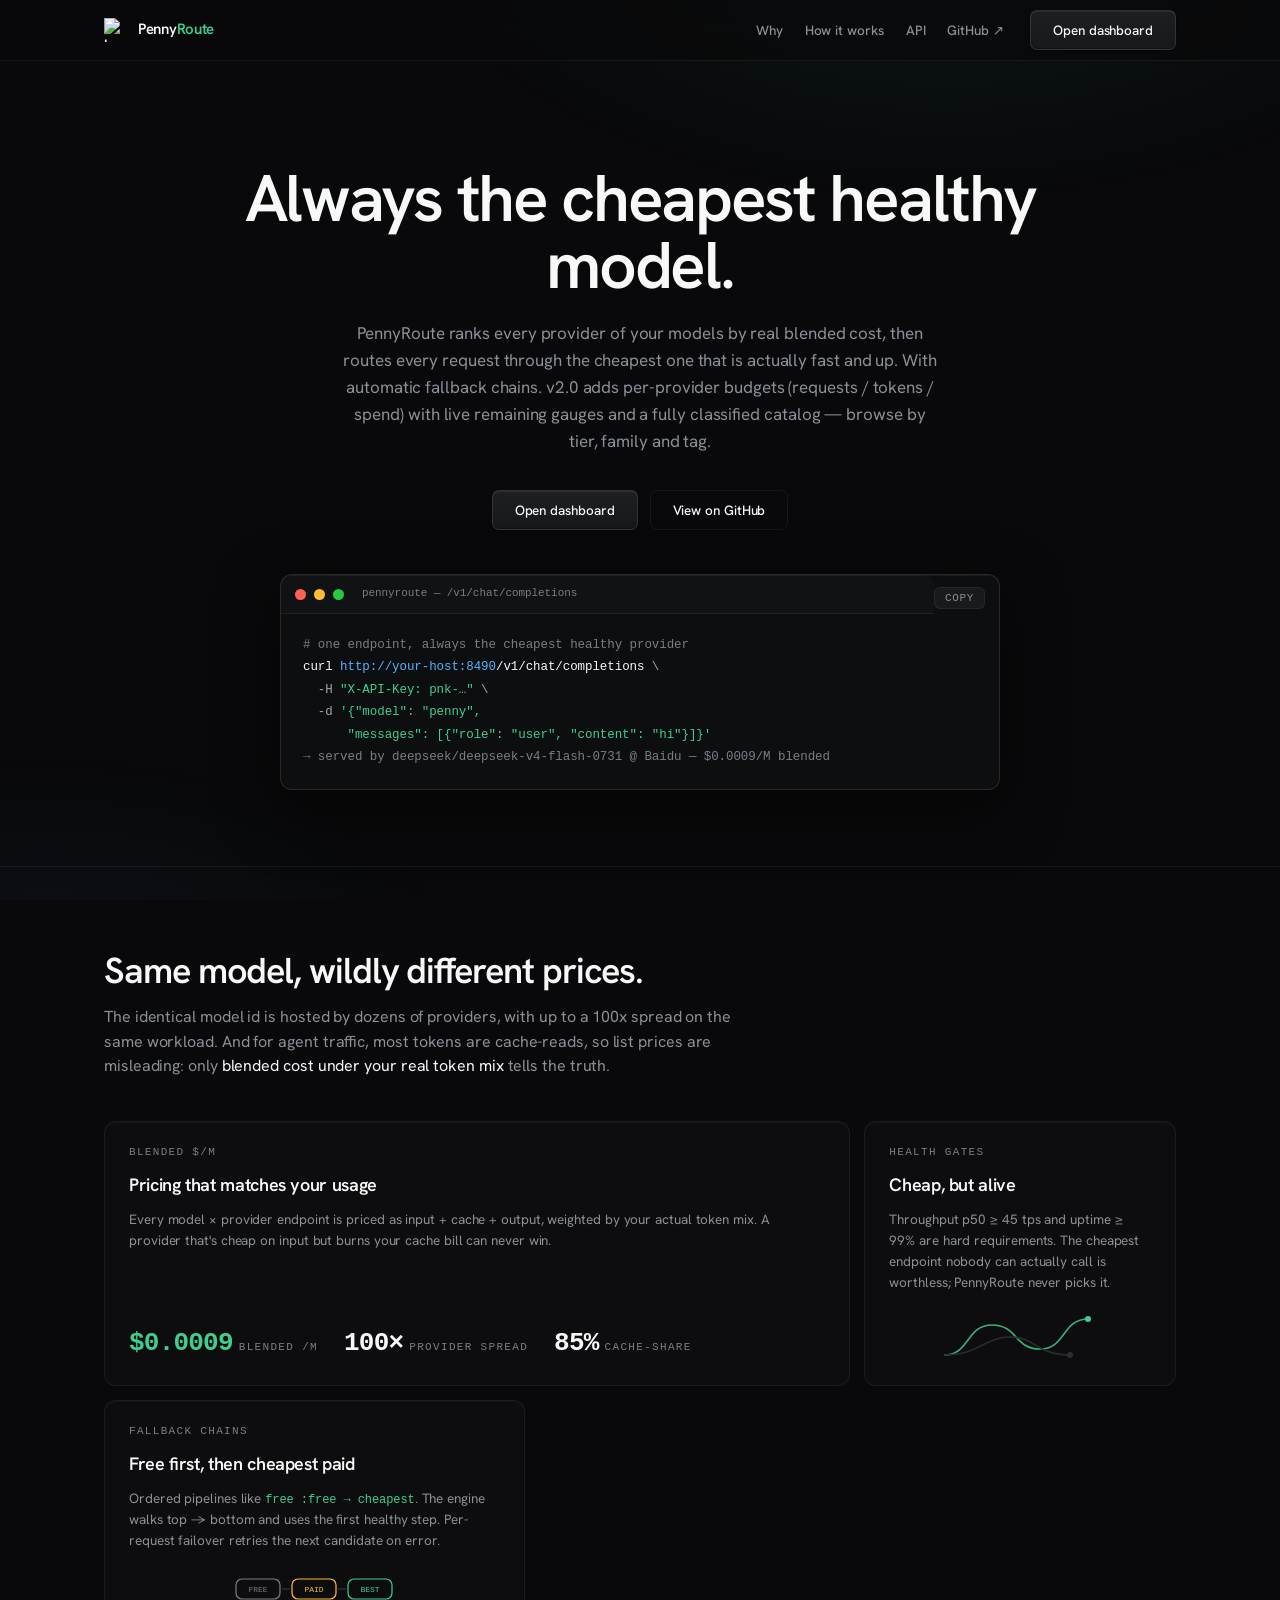
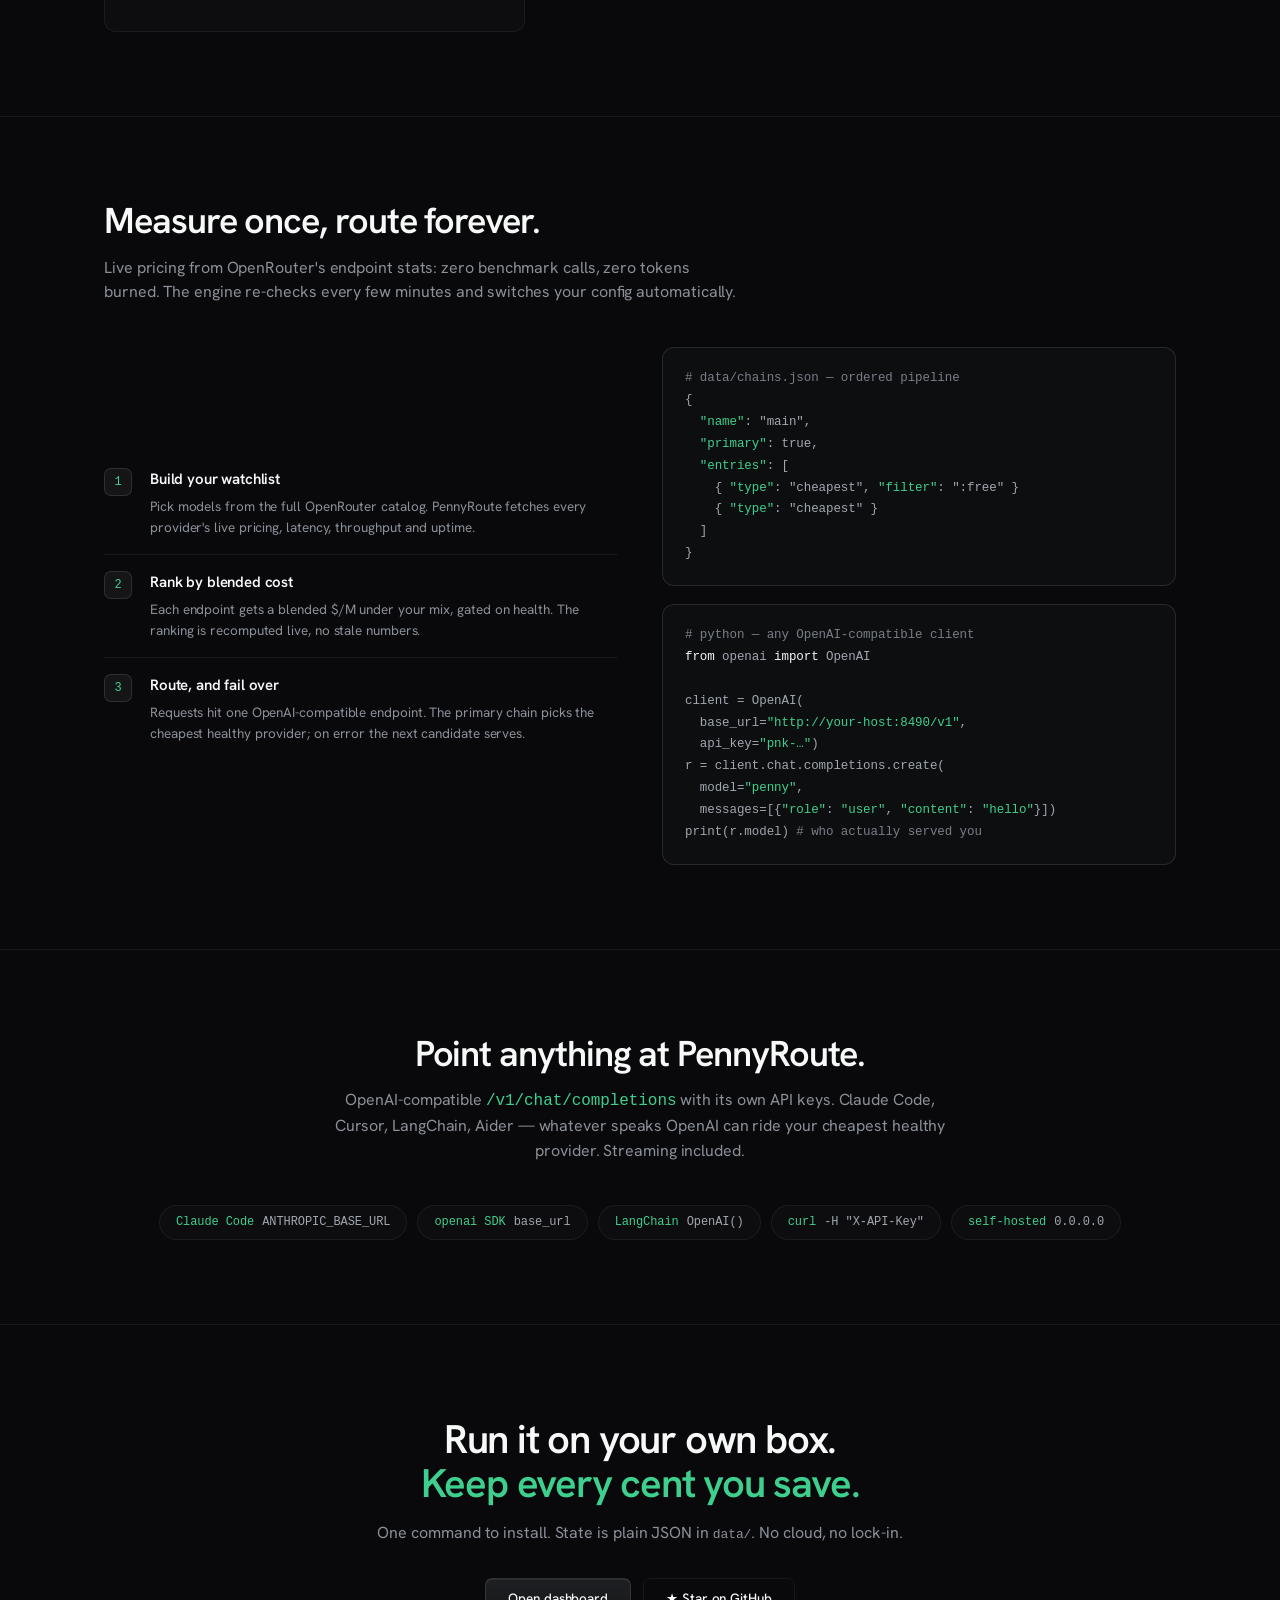
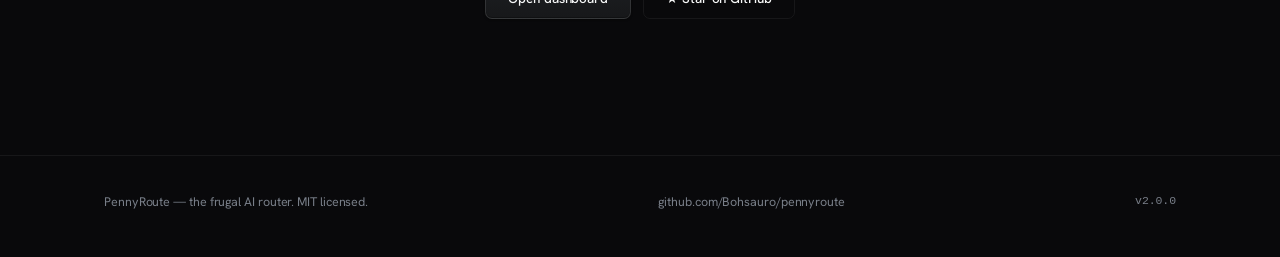
==== docs/index.html @ d2900a6d "v2.0.0 — full catalog (tiers/families/tags), provider budgets/usage tracking with auto-skip, multi-p" ====
<!doctype html>
<html lang="en">
<head>
<meta charset="utf-8">
<meta name="viewport" content="width=device-width, initial-scale=1.0">
<title>PennyRoute — always the cheapest healthy model</title>
<meta name="description" content="PennyRoute is the frugal AI router for OpenRouter: blended-cost provider ranking, health gates, automatic fallback chains, and an OpenAI-compatible endpoint.">
<link rel="icon" href="logo.svg" type="image/svg+xml">
<link rel="preconnect" href="https://fonts.googleapis.com">
<link rel="preconnect" href="https://fonts.gstatic.com" crossorigin>
<link href="https://fonts.googleapis.com/css2?family=Hanken Grotesk:wght@300;400;500;600;700&family=Hanken Grotesk+Mono:wght@400;500&display=swap" rel="stylesheet">
<style>
  :root {
    --bg: #09090b;
    --bg2: #0f1011;
    --panel: rgba(255, 255, 255, 0.02);
    --panel-hi: rgba(255, 255, 255, 0.035);
    --panel-2: rgba(255, 255, 255, 0.05);
    --border: rgba(255, 255, 255, 0.06);
    --border-hi: rgba(255, 255, 255, 0.11);
    --text: #f7f8f8;
    --text-2: #a1a7b0;
    --muted: #8a8f98;
    --faint: #787e88;
    --green: #3ecf8e;
    --green-dim: rgba(62, 207, 142, 0.12);
    --amber: #ffbc33;
    --blue: #55b3ff;
    --red: #ff6363;
    --sans: "Hanken Grotesk", system-ui, -apple-system, "Segoe UI", Roboto, sans-serif;
    --mono: "Hanken Grotesk Mono", ui-monospace, SFMono-Regular, Menlo, Consolas, monospace;
  }
  * { box-sizing: border-box; }
  body {
    margin: 0;
    background: var(--bg);
    color: var(--text);
    font: 400 16px/1.55 var(--sans);
    letter-spacing: -0.005em;
    -webkit-font-smoothing: antialiased;
    font-feature-settings: "cv01", "ss03", "liga";
  }
  .wrap { max-width: 1120px; margin: 0 auto; padding: 0 24px; position: relative; z-index: 2; }

  /* ambient glow */
  body::before {
    content: "";
    position: fixed; inset: 0; pointer-events: none; z-index: 0;
    background:
      radial-gradient(900px 460px at 74% -8%, rgba(62, 207, 142, 0.08), transparent 60%),
      radial-gradient(760px 400px at 4% 108%, rgba(85, 179, 255, 0.05), transparent 55%);
  }

  /* nav */
  nav { position: sticky; top: 0; z-index: 40; background: rgba(9, 9, 11, 0.8); backdrop-filter: blur(14px); border-bottom: 1px solid var(--border); }
  nav .wrap { display: flex; align-items: center; gap: 26px; height: 60px; }
  .brand { display: flex; align-items: center; gap: 10px; font-weight: 600; font-size: 15px; letter-spacing: -0.02em; text-decoration: none; color: var(--text); }
  .brand img { width: 24px; height: 24px; }
  .brand em { color: var(--green); font-style: normal; }
  .nav-links { display: flex; gap: 22px; margin-left: auto; }
  .nav-links a { color: var(--muted); text-decoration: none; font-size: 13.5px; font-weight: 500; }
  .nav-links a:hover { color: var(--text); }
  .btn {
    display: inline-flex; align-items: center; justify-content: center; gap: 8px;
    background: linear-gradient(180deg, #1d1f22, #17181a);
    color: var(--text); border: 1px solid var(--border-hi); border-radius: 7px;
    padding: 9px 22px; font-size: 13.5px; font-weight: 500; text-decoration: none; cursor: pointer;
    box-shadow: inset 0 1px 0 rgba(255,255,255,0.06), inset 0 -1px 0 rgba(0,0,0,0.3), 0 1px 2px rgba(0,0,0,0.4);
    transition: border-color .12s ease, filter .12s ease;
  }
  .btn:hover { border-color: rgba(255,255,255,0.2); filter: brightness(1.12); }
  .btn.ghost { background: transparent; box-shadow: none; border-color: var(--border); }
  .btn.accent:hover { border-color: var(--green); box-shadow: 0 0 16px rgba(62,207,142,0.15); }

  /* hero */
  .hero { padding: 104px 0 76px; text-align: center; }
  h1 {
    font-size: clamp(42px, 6.5vw, 66px); line-height: 1.02; font-weight: 600;
    letter-spacing: -0.035em; margin: 0 auto 20px; max-width: 880px;
  }
  .hero-sub { color: var(--muted); font-size: 17px; line-height: 1.6; max-width: 600px; margin: 0 auto 34px; }
  .hero-cta { display: flex; gap: 12px; justify-content: center; flex-wrap: wrap; margin-bottom: 44px; }
  .mono-lab {
    font-family: var(--mono); font-size: 11px; letter-spacing: 0.12em;
    text-transform: uppercase; color: var(--faint); font-weight: 500;
  }

  /* code window */
  .codewin {
    max-width: 720px; margin: 0 auto; text-align: left;
    background: rgba(15, 16, 17, 0.85); backdrop-filter: blur(10px);
    border: 1px solid var(--border-hi); border-radius: 12px; overflow: hidden;
    box-shadow: 0 20px 60px rgba(0, 0, 0, 0.55), inset 0 1px 0 rgba(255,255,255,0.05);
  }
  .codewin-head { display: flex; align-items: center; gap: 8px; padding: 10px 14px; border-bottom: 1px solid var(--border); border-radius: 12px 12px 0 0; background: rgba(255,255,255,0.02); }
  .cw-dot { width: 11px; height: 11px; border-radius: 50%; }
  .cw-dot.r { background: #ff5f57; } .cw-dot.y { background: #febc2e; } .cw-dot.g { background: #28c840; }
  .cw-title { margin-left: 10px; font-family: var(--mono); font-size: 11px; color: var(--faint); }
  .cw-body { padding: 20px 22px; font-family: var(--mono); font-size: 12.5px; line-height: 1.8; color: var(--text-2); overflow-x: auto; }
  .cw-body .cm { color: var(--faint); }
  .cw-body .cc { color: var(--blue); }
  .cw-body .cs { color: var(--green); }
  .cw-body .cr { color: var(--red); }
  .cw-body b { color: var(--text); font-weight: 500; }
  .cw-copy {
    float: right; margin: 12px 14px 0 0; position: relative; z-index: 2;
    font-family: var(--mono); font-size: 11px; letter-spacing: 0.06em; text-transform: uppercase;
    background: var(--panel-2); color: var(--muted); border: 1px solid var(--border);
    border-radius: 6px; padding: 4px 10px; cursor: pointer;
  }
  .cw-copy:hover { color: var(--text); border-color: var(--border-hi); }

  /* sections */
  section { padding: 84px 0; border-top: 1px solid var(--border); position: relative; z-index: 2; }
  .sec-head { max-width: 640px; margin-bottom: 42px; }
  .sec-head h2 { font-size: clamp(27px, 3.6vw, 36px); font-weight: 600; letter-spacing: -0.03em; line-height: 1.12; margin: 0 0 14px; }
  .sec-head p { color: var(--muted); margin: 0; }

  /* bento grid — asymmetric */
  .bento { display: grid; grid-template-columns: 1.35fr 1fr 1fr; grid-auto-rows: minmax(150px, auto); gap: 14px; }
  .bt {
    background: var(--panel); border: 1px solid var(--border); border-radius: 12px;
    padding: 22px 24px; display: flex; flex-direction: column; gap: 10px;
    box-shadow: inset 0 1px 0 rgba(255,255,255,0.03);
  }
  .bt:hover { border-color: var(--border-hi); background: var(--panel-hi); }
  .bt.wide { grid-column: span 2; }
  .bt .mono-lab { font-size: 11px; }
  .bt h3 { font-size: 18px; font-weight: 600; letter-spacing: -0.02em; margin: 0; }
  .bt p { color: var(--muted); font-size: 13.5px; line-height: 1.55; margin: 0; }
  .bt .wire { margin-top: auto; display: flex; justify-content: center; padding-top: 8px; }
  .bt .metric-line { display: flex; align-items: baseline; gap: 6px; font-family: var(--mono); }
  .bt .metric-line .big { font-size: 26px; font-weight: 600; color: var(--text); letter-spacing: -0.03em; }

  /* pipeline */
  .pipeline { display: grid; grid-template-columns: 1fr 1fr; gap: 44px; align-items: center; }
  .steps { padding: 0; }
  .step { display: flex; gap: 18px; padding: 16px 0; border-bottom: 1px solid var(--border); }
  .step:last-child { border-bottom: none; }
  .step .n {
    flex: none; width: 28px; height: 28px; border-radius: 7px;
    border: 1px solid var(--border-hi); color: var(--green);
    font-family: var(--mono); font-size: 12px; font-weight: 500;
    display: flex; align-items: center; justify-content: center;
    background: var(--panel-2);
  }
  .step h3 { font-size: 15px; font-weight: 600; margin: 0 0 5px; letter-spacing: -0.01em; }
  .step p { color: var(--muted); font-size: 13.5px; margin: 0; line-height: 1.55; }
  pre.raw {
    background: rgba(15, 16, 17, 0.85); border: 1px solid var(--border-hi); border-radius: 12px;
    padding: 20px 22px; margin: 0; font-family: var(--mono); font-size: 12.5px; line-height: 1.75;
    color: var(--text-2); overflow: auto;
  }
  pre.raw .cs { color: var(--green); } pre.raw .cm { color: var(--faint); } pre.raw b { color: var(--text); font-weight: 500; }
  .gap-18 { height: 18px; }

  /* chips */
  .strip { display: flex; flex-wrap: wrap; gap: 10px; justify-content: center; }
  .chip {
    border: 1px solid var(--border); background: var(--panel);
    border-radius: 999px; padding: 7px 16px; font-family: var(--mono);
    font-size: 12px; color: var(--text-2);
  }
  .chip b { color: var(--green); font-weight: 500; margin-right: 8px; }

  /* cta */
  .cta { text-align: center; border-top: 1px solid var(--border); padding: 92px 0; position: relative; z-index: 2; }
  .cta h2 { font-size: clamp(28px, 4vw, 40px); font-weight: 600; letter-spacing: -0.03em; line-height: 1.1; margin: 0 0 16px; }
  .cta p { color: var(--muted); margin: 0 0 32px; }

  footer { border-top: 1px solid var(--border); padding: 36px 0 48px; color: var(--faint); font-size: 12.5px; }
  footer .wrap { display: flex; justify-content: space-between; gap: 18px; flex-wrap: wrap; }
  footer a { color: var(--faint); text-decoration: none; }
  footer a:hover { color: var(--text); }
  footer .m { font-family: var(--mono); font-size: 11.5px; }

  @media (max-width: 880px) {
    .bento { grid-template-columns: 1fr; }
    .bt.wide { grid-column: span 1; }
    .pipeline { grid-template-columns: 1fr; gap: 30px; }
    .nav-links { display: none; }
    .hero { padding: 70px 0 52px; }
    section { padding: 58px 0; }
  }
</style>
</head>
<body>

<nav>
  <div class="wrap">
    <a class="brand" href="#top"><img src="logo.svg" alt="logo"><span>Penny<em>Route</em></span></a>
    <div class="nav-links">
      <a href="#why">Why</a>
      <a href="#how">How it works</a>
      <a href="#api">API</a>
      <a href="https://github.com/Bohsauro/pennyroute" target="_blank" rel="noopener">GitHub ↗</a>
    </div>
    <a class="btn accent" href="https://github.com/Bohsauro/pennyroute">Open dashboard</a>
  </div>
</nav>

<header class="hero" id="top">
  <div class="wrap">
    <h1>Always the cheapest healthy model.</h1>
    <p class="hero-sub">PennyRoute ranks every provider of your models by real blended cost, then routes every request through the cheapest one that is actually fast and up. With automatic fallback chains. v2.0 adds per-provider budgets (requests / tokens / spend) with live remaining gauges and a fully classified catalog — browse by tier, family and tag.</p>
    <div class="hero-cta">
      <a class="btn accent" href="https://github.com/Bohsauro/pennyroute">Open dashboard</a>
      <a class="btn ghost" href="https://github.com/Bohsauro/pennyroute" target="_blank" rel="noopener">View on GitHub</a>
    </div>
    <div class="codewin">
      <button class="cw-copy" id="copybtn">Copy</button>
      <div class="codewin-head">
        <span class="cw-dot r"></span><span class="cw-dot y"></span><span class="cw-dot g"></span>
        <span class="cw-title">pennyroute — /v1/chat/completions</span>
      </div>
      <div class="cw-body" id="curlex">
<span class="cm"># one endpoint, always the cheapest healthy provider</span><br>
<b>curl</b> <span class="cc">http://your-host:8490</span><b>/v1/chat/completions</b> \<br>
&nbsp;&nbsp;-H <span class="cs">"X-API-Key: pnk-…"</span> \<br>
&nbsp;&nbsp;-d <span class="cs">'{"model": "penny",</span><br>
&nbsp;&nbsp;&nbsp;&nbsp;&nbsp;&nbsp;<span class="cs">"messages": [{"role": "user", "content": "hi"}]}'</span><br>
<span class="cm">→ served by deepseek/deepseek-v4-flash-0731 @ Baidu — $0.0009/M blended</span>
      </div>
    </div>
  </div>
</header>

<section id="why">
  <div class="wrap">
    <div class="sec-head">
      <h2>Same model, wildly different prices.</h2>
      <p>The identical model id is hosted by dozens of providers, with up to a 100x spread on the same workload. And for agent traffic, most tokens are cache-reads, so list prices are misleading: only <em style="color:var(--text);font-style:normal">blended cost under your real token mix</em> tells the truth.</p>
    </div>
    <div class="bento">
      <div class="bt wide">
        <div class="mono-lab">Blended $/M</div>
        <h3>Pricing that matches your usage</h3>
        <p>Every model × provider endpoint is priced as input + cache + output, weighted by your actual token mix. A provider that's cheap on input but burns your cache bill can never win.</p>
        <div class="wire" style="justify-content:flex-start;gap:26px">
          <div class="metric-line"><span class="big" style="color:var(--green)">$0.0009</span><span class="mono-lab" style="font-size:11px">blended /M</span></div>
          <div class="metric-line"><span class="big">100×</span><span class="mono-lab" style="font-size:11px">provider spread</span></div>
          <div class="metric-line"><span class="big">85%</span><span class="mono-lab" style="font-size:11px">cache-share</span></div>
        </div>
      </div>
      <div class="bt">
        <div class="mono-lab">Health gates</div>
        <h3>Cheap, but alive</h3>
        <p>Throughput p50 ≥ 45 tps and uptime ≥ 99% are hard requirements. The cheapest endpoint nobody can actually call is worthless; PennyRoute never picks it.</p>
        <div class="wire">
          <svg width="160" height="52" viewBox="0 0 160 52" fill="none">
            <path d="M4 44 C 30 44, 26 14, 52 14 S 74 38, 100 38 S 122 8, 148 8" stroke="var(--green)" stroke-width="1.6" opacity="0.85"/>
            <path d="M4 44 C 40 44, 44 26, 70 26 S 96 44, 130 44" stroke="#2a2d33" stroke-width="1.6"/>
            <circle cx="148" cy="8" r="3" fill="var(--green)"/>
            <circle cx="130" cy="44" r="3" fill="#2a2d33"/>
          </svg>
        </div>
      </div>
      <div class="bt">
        <div class="mono-lab">Fallback chains</div>
        <h3>Free first, then cheapest paid</h3>
        <p>Ordered pipelines like <span style="font-family:var(--mono);font-size:12px;color:var(--green)">free :free → cheapest</span>. The engine walks top → bottom and uses the first healthy step. Per-request failover retries the next candidate on error.</p>
        <div class="wire">
          <svg width="160" height="40" viewBox="0 0 160 40" fill="none">
            <rect x="2" y="10" width="44" height="20" rx="6" stroke="var(--faint)" stroke-width="1.2"/>
            <rect x="58" y="10" width="44" height="20" rx="6" stroke="var(--amber)" stroke-width="1.2"/>
            <rect x="114" y="10" width="44" height="20" rx="6" stroke="var(--green)" stroke-width="1.2"/>
            <path d="M48 20h8M104 20h8" stroke="#2a2d33" stroke-width="1.4"/>
            <text x="24" y="23" font-family="var(--mono)" font-size="8" fill="var(--faint)" text-anchor="middle">FREE</text>
            <text x="80" y="23" font-family="var(--mono)" font-size="8" fill="var(--amber)" text-anchor="middle">PAID</text>
            <text x="136" y="23" font-family="var(--mono)" font-size="8" fill="var(--green)" text-anchor="middle">BEST</text>
          </svg>
        </div>
      </div>
    </div>
  </div>
</section>

<section id="how">
  <div class="wrap">
    <div class="sec-head">
      <h2>Measure once, route forever.</h2>
      <p>Live pricing from OpenRouter's endpoint stats: zero benchmark calls, zero tokens burned. The engine re-checks every few minutes and switches your config automatically.</p>
    </div>
    <div class="pipeline">
      <div class="steps">
        <div class="step"><div class="n">1</div><div><h3>Build your watchlist</h3><p>Pick models from the full OpenRouter catalog. PennyRoute fetches every provider's live pricing, latency, throughput and uptime.</p></div></div>
        <div class="step"><div class="n">2</div><div><h3>Rank by blended cost</h3><p>Each endpoint gets a blended $/M under your mix, gated on health. The ranking is recomputed live, no stale numbers.</p></div></div>
        <div class="step"><div class="n">3</div><div><h3>Route, and fail over</h3><p>Requests hit one OpenAI-compatible endpoint. The primary chain picks the cheapest healthy provider; on error the next candidate serves.</p></div></div>
      </div>
      <div>
        <pre class="raw"><span class="cm"># data/chains.json — ordered pipeline</span><br>{<br>&nbsp;&nbsp;<span class="cs">"name"</span>: "main",<br>&nbsp;&nbsp;<span class="cs">"primary"</span>: true,<br>&nbsp;&nbsp;<span class="cs">"entries"</span>: [<br>&nbsp;&nbsp;&nbsp;&nbsp;{ <span class="cs">"type"</span>: "cheapest", <span class="cs">"filter"</span>: ":free" }<br>&nbsp;&nbsp;&nbsp;&nbsp;{ <span class="cs">"type"</span>: "cheapest" }<br>&nbsp;&nbsp;]<br>}</pre>
        <div class="gap-18"></div>
        <pre class="raw"><span class="cm"># python — any OpenAI-compatible client</span><br><b>from</b> openai <b>import</b> OpenAI<br><br>client = OpenAI(<br>&nbsp;&nbsp;base_url=<span class="cs">"http://your-host:8490/v1"</span>,<br>&nbsp;&nbsp;api_key=<span class="cs">"pnk-…"</span>)<br>r = client.chat.completions.create(<br>&nbsp;&nbsp;model=<span class="cs">"penny"</span>,<br>&nbsp;&nbsp;messages=[{<span class="cs">"role"</span>: <span class="cs">"user"</span>, <span class="cs">"content"</span>: <span class="cs">"hello"</span>}])<br>print(r.model) <span class="cm"># who actually served you</span></pre>
      </div>
    </div>
  </div>
</section>

<section id="api">
  <div class="wrap" style="text-align:center">
    <div class="sec-head" style="margin-left:auto;margin-right:auto">
      <h2>Point anything at PennyRoute.</h2>
      <p>OpenAI-compatible <span style="font-family:var(--mono);color:var(--green)">/v1/chat/completions</span> with its own API keys. Claude Code, Cursor, LangChain, Aider — whatever speaks OpenAI can ride your cheapest healthy provider. Streaming included.</p>
    </div>
    <div class="strip">
      <span class="chip"><b>Claude Code</b>ANTHROPIC_BASE_URL</span>
      <span class="chip"><b>openai SDK</b>base_url</span>
      <span class="chip"><b>LangChain</b>OpenAI()</span>
      <span class="chip"><b>curl</b>-H "X-API-Key"</span>
      <span class="chip"><b>self-hosted</b>0.0.0.0</span>
    </div>
  </div>
</section>

<div class="cta">
  <div class="wrap">
    <h2>Run it on your own box.<br><span style="color:var(--green)">Keep every cent you save.</span></h2>
    <p>One command to install. State is plain JSON in <span style="font-family:var(--mono);font-size:13px">data/</span>. No cloud, no lock-in.</p>
    <div class="hero-cta">
      <a class="btn accent" href="https://github.com/Bohsauro/pennyroute">Open dashboard</a>
      <a class="btn ghost" href="https://github.com/Bohsauro/pennyroute" target="_blank" rel="noopener">★ Star on GitHub</a>
    </div>
  </div>
</div>

<footer>
  <div class="wrap">
    <div>PennyRoute — the frugal AI router. MIT licensed.</div>
    <div><a href="https://github.com/Bohsauro/pennyroute" target="_blank" rel="noopener">github.com/Bohsauro/pennyroute</a></div>
    <div class="m">v2.0.0</div>
  </div>
</footer>

<script>
document.getElementById("copybtn").onclick = function () {
  var t = "curl http://YOUR-IP:8490/v1/chat/completions \\\n  -H \"Content-Type: application/json\" \\\n  -H \"X-API-Key: pnk-YOUR-KEY\" \\\n  -d '{\"model\": \"penny\", \"messages\": [{\"role\": \"user\", \"content\": \"hi\"}]}'";
  navigator.clipboard.writeText(t).then(function () {
    var b = document.getElementById("copybtn");
    b.textContent = "Copied ✓";
    setTimeout(function () { b.textContent = "Copy"; }, 1600);
  });
};
</script>
</body>
</html>
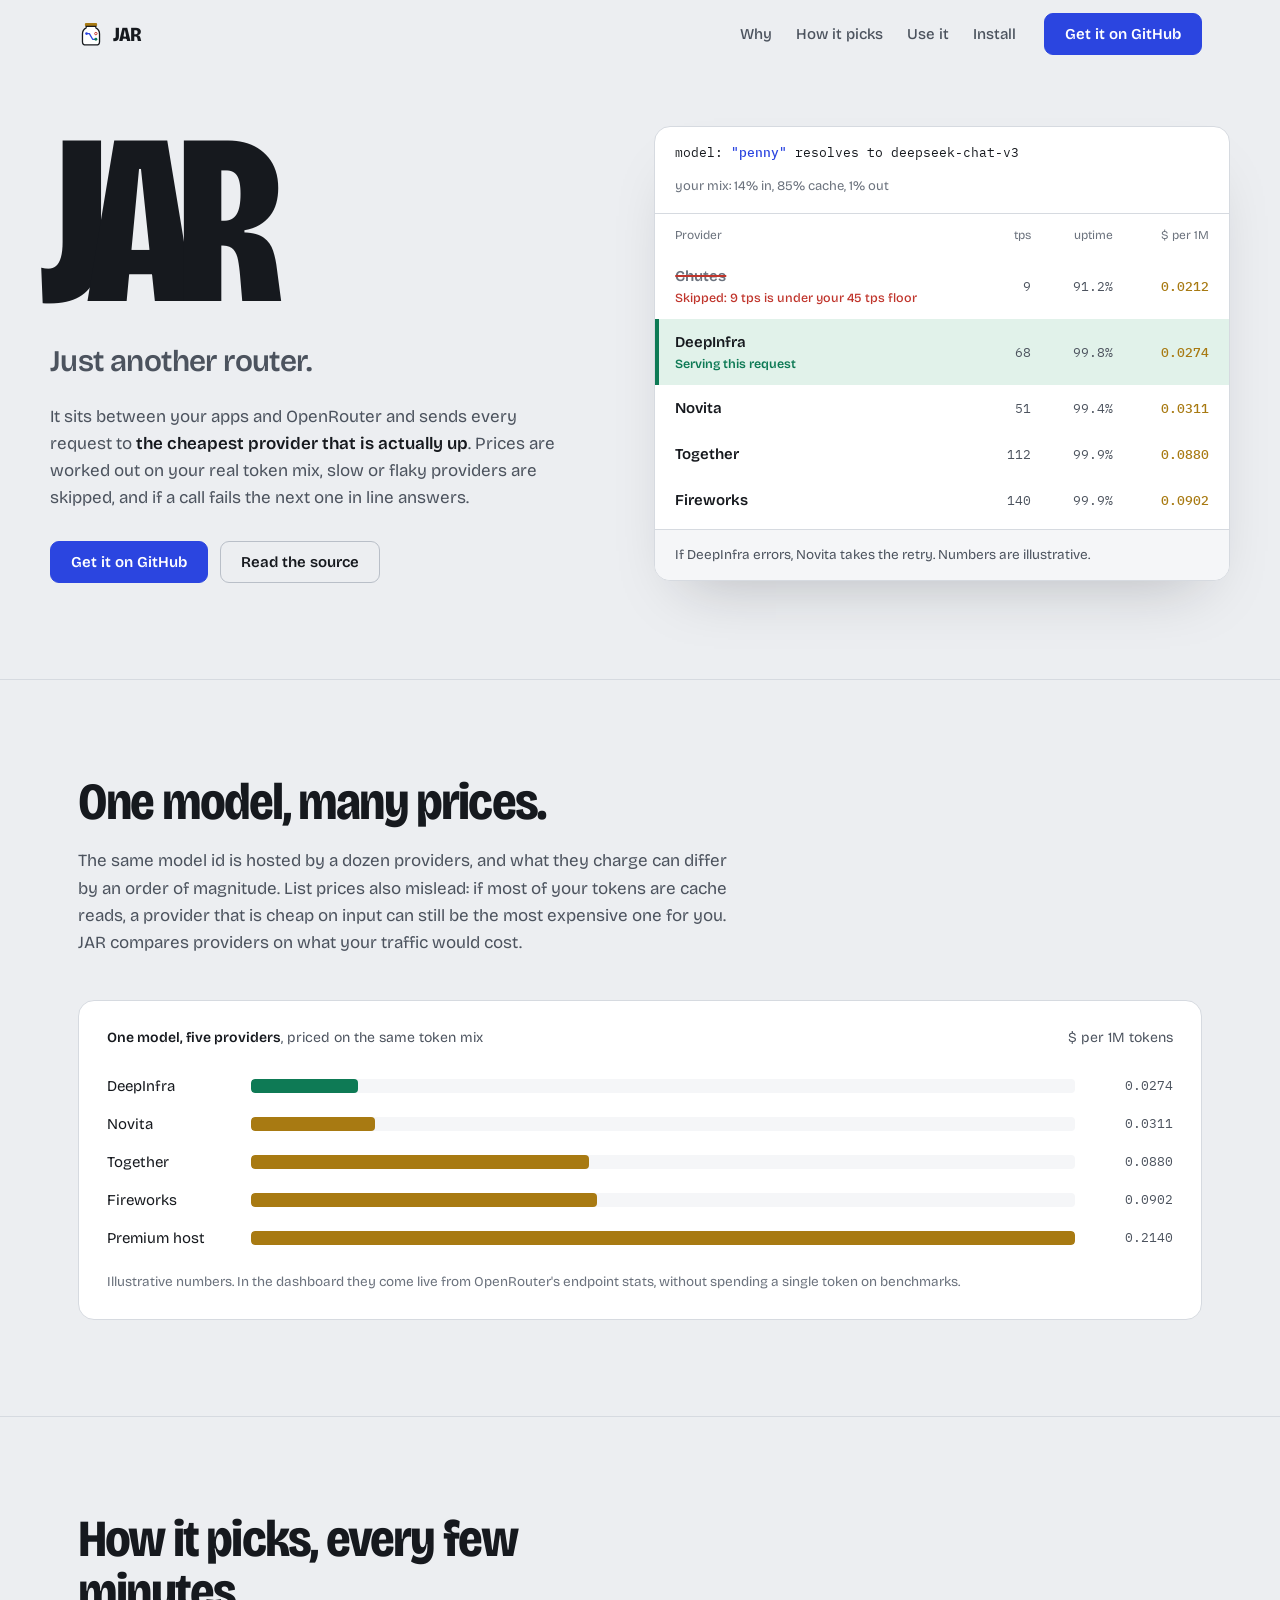
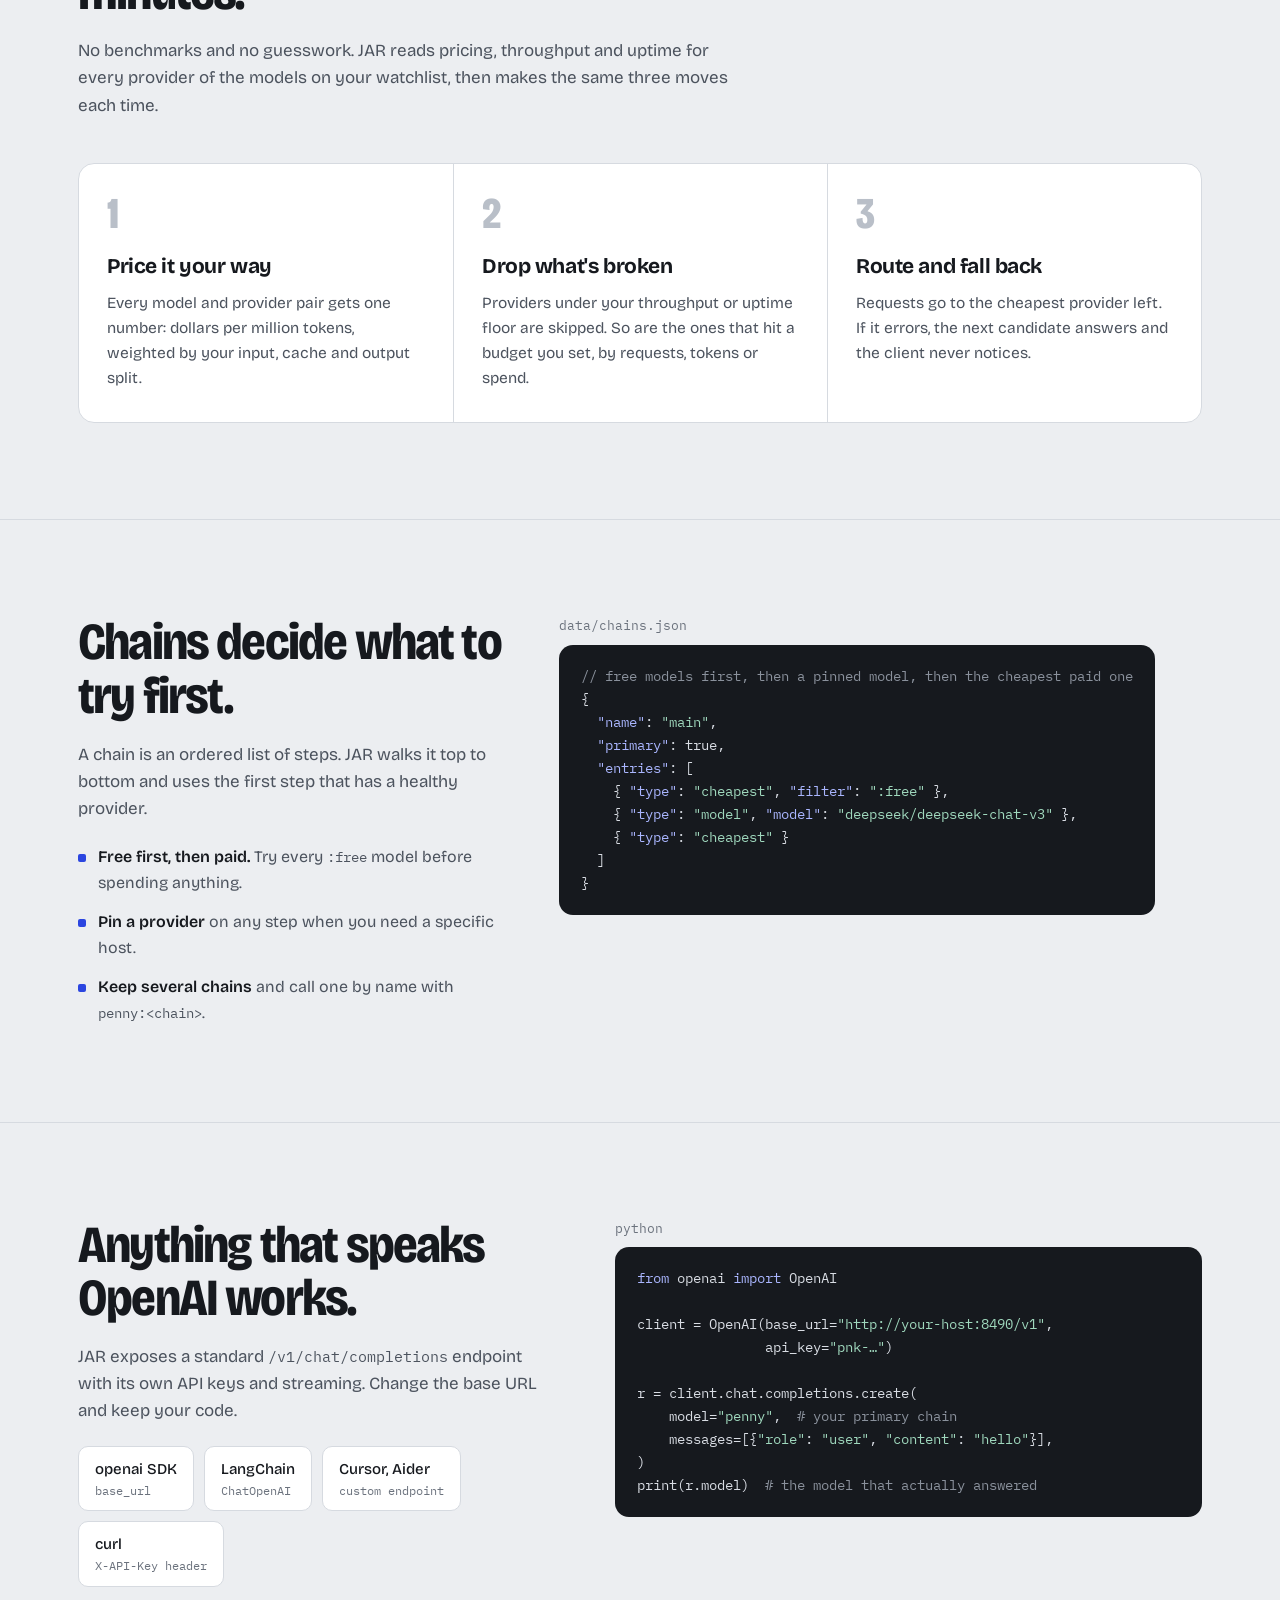
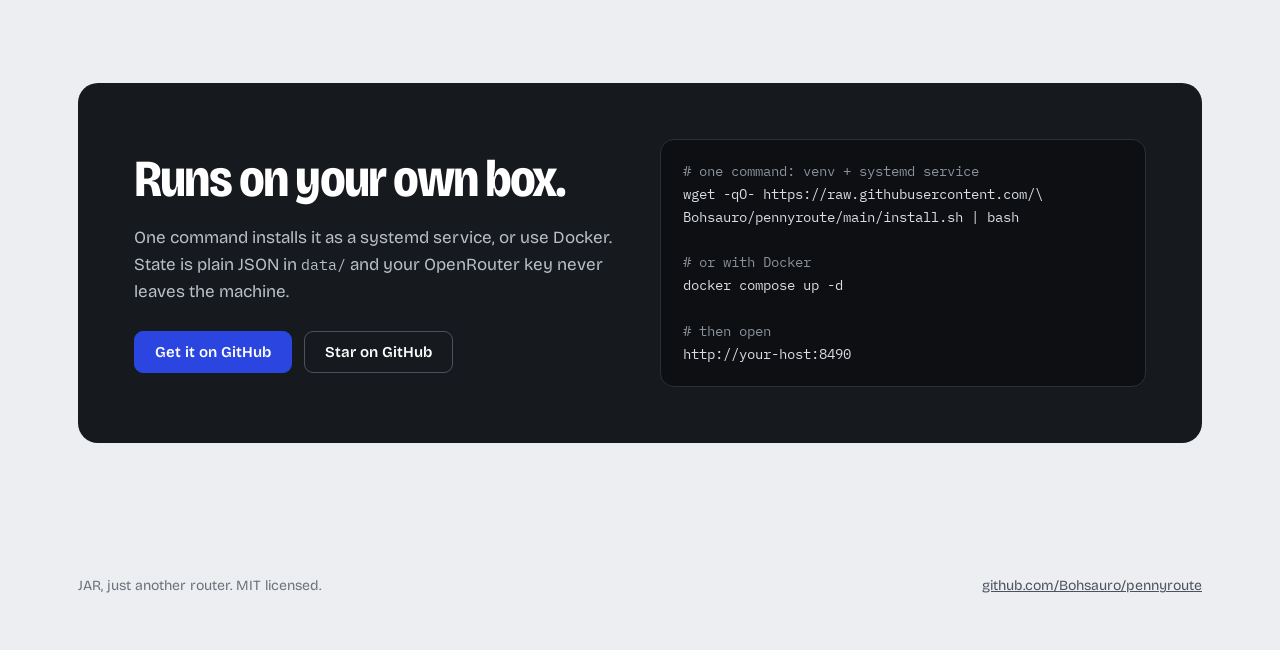
==== commit 47566e78: "feat: rebrand to JAR (Just Another Router) with new UI, landing and OSS docs - dashboard rebuilt: li" ====
--- a/docs/index.html
+++ b/docs/index.html
@@ -2,344 +2,341 @@
 <html lang="en">
 <head>
 <meta charset="utf-8">
-<meta name="viewport" content="width=device-width, initial-scale=1.0">
-<title>PennyRoute — always the cheapest healthy model</title>
-<meta name="description" content="PennyRoute is the frugal AI router for OpenRouter: blended-cost provider ranking, health gates, automatic fallback chains, and an OpenAI-compatible endpoint.">
+<meta name="viewport" content="width=device-width, initial-scale=1">
+<title>JAR — Just Another Router</title>
+<meta name="description" content="JAR is a self-hosted router for OpenRouter. It ranks every provider of your models by what you would actually pay, skips the ones that are slow or down, and serves each request from the cheapest one left.">
 <link rel="icon" href="logo.svg" type="image/svg+xml">
 <link rel="preconnect" href="https://fonts.googleapis.com">
 <link rel="preconnect" href="https://fonts.gstatic.com" crossorigin>
-<link href="https://fonts.googleapis.com/css2?family=Hanken Grotesk:wght@300;400;500;600;700&family=Hanken Grotesk+Mono:wght@400;500&display=swap" rel="stylesheet">
+<link href="https://fonts.googleapis.com/css2?family=Bricolage+Grotesque:opsz,wdth,wght@12..96,75..100,400..800&family=IBM+Plex+Mono:wght@400;500&display=swap" rel="stylesheet">
 <style>
   :root {
-    --bg: #09090b;
-    --bg2: #0f1011;
-    --panel: rgba(255, 255, 255, 0.02);
-    --panel-hi: rgba(255, 255, 255, 0.035);
-    --panel-2: rgba(255, 255, 255, 0.05);
-    --border: rgba(255, 255, 255, 0.06);
-    --border-hi: rgba(255, 255, 255, 0.11);
-    --text: #f7f8f8;
-    --text-2: #a1a7b0;
-    --muted: #8a8f98;
-    --faint: #787e88;
-    --green: #3ecf8e;
-    --green-dim: rgba(62, 207, 142, 0.12);
-    --amber: #ffbc33;
-    --blue: #55b3ff;
-    --red: #ff6363;
-    --sans: "Hanken Grotesk", system-ui, -apple-system, "Segoe UI", Roboto, sans-serif;
-    --mono: "Hanken Grotesk Mono", ui-monospace, SFMono-Regular, Menlo, Consolas, monospace;
+    --paper: #eceef1;
+    --surface: #ffffff;
+    --sunk: #f5f6f8;
+    --ink: #16191e;
+    --ink-2: #4c535e;
+    --ink-3: #6b727d;
+    --line: #d6dae0;
+    --line-strong: #b9bfc8;
+    --cobalt: #2b45e0;
+    --brass: #a87a12;
+    --ok: #0e7a55;
+    --ok-wash: #e1f2ea;
+    --bad: #c0352c;
+    --sans: "Bricolage Grotesque", system-ui, -apple-system, "Segoe UI", sans-serif;
+    --mono: "IBM Plex Mono", ui-monospace, SFMono-Regular, Menlo, Consolas, monospace;
+    --ease: cubic-bezier(0.2, 0.7, 0.2, 1);
   }
   * { box-sizing: border-box; }
   body {
-    margin: 0;
-    background: var(--bg);
-    color: var(--text);
-    font: 400 16px/1.55 var(--sans);
-    letter-spacing: -0.005em;
+    margin: 0; background: var(--paper); color: var(--ink);
+    font: 400 17px/1.6 var(--sans); font-optical-sizing: auto;
     -webkit-font-smoothing: antialiased;
-    font-feature-settings: "cv01", "ss03", "liga";
-  }
-  .wrap { max-width: 1120px; margin: 0 auto; padding: 0 24px; position: relative; z-index: 2; }
-
-  /* ambient glow */
-  body::before {
-    content: "";
-    position: fixed; inset: 0; pointer-events: none; z-index: 0;
-    background:
-      radial-gradient(900px 460px at 74% -8%, rgba(62, 207, 142, 0.08), transparent 60%),
-      radial-gradient(760px 400px at 4% 108%, rgba(85, 179, 255, 0.05), transparent 55%);
-  }
-
-  /* nav */
-  nav { position: sticky; top: 0; z-index: 40; background: rgba(9, 9, 11, 0.8); backdrop-filter: blur(14px); border-bottom: 1px solid var(--border); }
-  nav .wrap { display: flex; align-items: center; gap: 26px; height: 60px; }
-  .brand { display: flex; align-items: center; gap: 10px; font-weight: 600; font-size: 15px; letter-spacing: -0.02em; text-decoration: none; color: var(--text); }
-  .brand img { width: 24px; height: 24px; }
-  .brand em { color: var(--green); font-style: normal; }
-  .nav-links { display: flex; gap: 22px; margin-left: auto; }
-  .nav-links a { color: var(--muted); text-decoration: none; font-size: 13.5px; font-weight: 500; }
-  .nav-links a:hover { color: var(--text); }
+  }
+  a { color: var(--cobalt); }
+  :focus-visible { outline: 2px solid var(--cobalt); outline-offset: 3px; }
+  .wrap { max-width: 1180px; margin: 0 auto; padding: 0 28px; }
+  code { font-family: var(--mono); font-size: 0.86em; }
+
+  /* top */
+  .top { display: flex; align-items: center; gap: 28px; height: 68px; }
+  .mark { display: flex; align-items: center; gap: 9px; color: var(--ink); text-decoration: none; font-weight: 800; font-size: 20px; letter-spacing: -0.04em; font-stretch: 85%; }
+  .mark img { width: 26px; height: 26px; }
+  .top nav { display: flex; gap: 24px; margin-left: auto; }
+  .top nav a { color: var(--ink-2); text-decoration: none; font-size: 15px; font-weight: 500; }
+  .top nav a:hover { color: var(--ink); }
   .btn {
-    display: inline-flex; align-items: center; justify-content: center; gap: 8px;
-    background: linear-gradient(180deg, #1d1f22, #17181a);
-    color: var(--text); border: 1px solid var(--border-hi); border-radius: 7px;
-    padding: 9px 22px; font-size: 13.5px; font-weight: 500; text-decoration: none; cursor: pointer;
-    box-shadow: inset 0 1px 0 rgba(255,255,255,0.06), inset 0 -1px 0 rgba(0,0,0,0.3), 0 1px 2px rgba(0,0,0,0.4);
-    transition: border-color .12s ease, filter .12s ease;
-  }
-  .btn:hover { border-color: rgba(255,255,255,0.2); filter: brightness(1.12); }
-  .btn.ghost { background: transparent; box-shadow: none; border-color: var(--border); }
-  .btn.accent:hover { border-color: var(--green); box-shadow: 0 0 16px rgba(62,207,142,0.15); }
+    display: inline-flex; align-items: center; gap: 8px; text-decoration: none;
+    font: 600 15px var(--sans); padding: 11px 20px; border-radius: 9px;
+    background: var(--cobalt); color: #fff; border: 1px solid var(--cobalt);
+    transition: background 0.15s var(--ease), transform 0.1s var(--ease);
+  }
+  .btn:hover { background: #2238bd; }
+  .btn:active { transform: translateY(1px); }
+  .btn.quiet { background: transparent; color: var(--ink); border-color: var(--line-strong); }
+  .btn.quiet:hover { background: var(--surface); }
 
   /* hero */
-  .hero { padding: 104px 0 76px; text-align: center; }
-  h1 {
-    font-size: clamp(42px, 6.5vw, 66px); line-height: 1.02; font-weight: 600;
-    letter-spacing: -0.035em; margin: 0 auto 20px; max-width: 880px;
-  }
-  .hero-sub { color: var(--muted); font-size: 17px; line-height: 1.6; max-width: 600px; margin: 0 auto 34px; }
-  .hero-cta { display: flex; gap: 12px; justify-content: center; flex-wrap: wrap; margin-bottom: 44px; }
-  .mono-lab {
-    font-family: var(--mono); font-size: 11px; letter-spacing: 0.12em;
-    text-transform: uppercase; color: var(--faint); font-weight: 500;
-  }
-
-  /* code window */
-  .codewin {
-    max-width: 720px; margin: 0 auto; text-align: left;
-    background: rgba(15, 16, 17, 0.85); backdrop-filter: blur(10px);
-    border: 1px solid var(--border-hi); border-radius: 12px; overflow: hidden;
-    box-shadow: 0 20px 60px rgba(0, 0, 0, 0.55), inset 0 1px 0 rgba(255,255,255,0.05);
-  }
-  .codewin-head { display: flex; align-items: center; gap: 8px; padding: 10px 14px; border-bottom: 1px solid var(--border); border-radius: 12px 12px 0 0; background: rgba(255,255,255,0.02); }
-  .cw-dot { width: 11px; height: 11px; border-radius: 50%; }
-  .cw-dot.r { background: #ff5f57; } .cw-dot.y { background: #febc2e; } .cw-dot.g { background: #28c840; }
-  .cw-title { margin-left: 10px; font-family: var(--mono); font-size: 11px; color: var(--faint); }
-  .cw-body { padding: 20px 22px; font-family: var(--mono); font-size: 12.5px; line-height: 1.8; color: var(--text-2); overflow-x: auto; }
-  .cw-body .cm { color: var(--faint); }
-  .cw-body .cc { color: var(--blue); }
-  .cw-body .cs { color: var(--green); }
-  .cw-body .cr { color: var(--red); }
-  .cw-body b { color: var(--text); font-weight: 500; }
-  .cw-copy {
-    float: right; margin: 12px 14px 0 0; position: relative; z-index: 2;
-    font-family: var(--mono); font-size: 11px; letter-spacing: 0.06em; text-transform: uppercase;
-    background: var(--panel-2); color: var(--muted); border: 1px solid var(--border);
-    border-radius: 6px; padding: 4px 10px; cursor: pointer;
-  }
-  .cw-copy:hover { color: var(--text); border-color: var(--border-hi); }
+  .hero { display: grid; grid-template-columns: 1fr 1.05fr; gap: 56px; align-items: center; padding: 56px 0 96px; }
+  .giant {
+    font-size: clamp(120px, 19vw, 248px); line-height: 0.8; font-weight: 800;
+    font-stretch: 75%; letter-spacing: -0.06em; margin: 0 0 0 -0.04em;
+  }
+  .giant-sub { font-size: clamp(22px, 2.4vw, 30px); font-weight: 600; letter-spacing: -0.02em; margin: 18px 0; color: var(--ink-2); }
+  .lede { max-width: 46ch; color: var(--ink-2); margin: 0 0 30px; }
+  .lede strong { color: var(--ink); font-weight: 600; }
+  .ctas { display: flex; gap: 12px; flex-wrap: wrap; }
+
+  /* the decision: one request, ranked. The single orchestrated motion on the page. */
+  .decision {
+    margin: 0; background: var(--surface); border: 1px solid var(--line); border-radius: 16px;
+    box-shadow: 0 30px 60px -30px rgba(22, 25, 30, 0.25); overflow: hidden;
+  }
+  .dec-head { display: flex; justify-content: space-between; gap: 12px; flex-wrap: wrap; padding: 16px 20px; border-bottom: 1px solid var(--line); }
+  .dec-head .req { font-family: var(--mono); font-size: 13px; }
+  .dec-head .req b { color: var(--cobalt); font-weight: 500; }
+  .dec-head .mix { color: var(--ink-3); font-size: 13px; }
+  .dec-cols, .dec-row { display: grid; grid-template-columns: 1fr 52px 70px 84px; gap: 12px; align-items: center; padding-left: 20px; padding-right: 20px; }
+  .dec-cols { padding-top: 12px; padding-bottom: 4px; font-size: 12px; color: var(--ink-3); }
+  .dec-cols span:not(:first-child) { text-align: right; }
+  .dec-rows { padding: 4px 0 6px; }
+  .dec-row {
+    padding-top: 11px; padding-bottom: 11px; font-size: 15px;
+    animation: slot 0.5s var(--ease) both; animation-delay: calc(var(--i) * 90ms + 200ms);
+  }
+  .dec-row .who { font-weight: 600; }
+  .dec-row .n { font-family: var(--mono); font-size: 12.5px; color: var(--ink-2); text-align: right; font-variant-numeric: tabular-nums; }
+  .dec-row .cost { color: var(--brass); font-weight: 500; }
+  .why { display: none; }
+  @keyframes slot { from { opacity: 0; transform: translateY(10px); } }
+
+  .dec-row.rejected { color: var(--ink-3); animation: slot 0.5s var(--ease) both, reject 0.4s var(--ease) both; animation-delay: 200ms, 1.25s; }
+  .dec-row.rejected .who { text-decoration: line-through; text-decoration-color: var(--bad); text-decoration-thickness: 2px; }
+  .dec-row.rejected .why { display: block; font-size: 12.5px; color: var(--bad); font-weight: 500; animation: slot 0.4s var(--ease) both; animation-delay: 1.25s; }
+  @keyframes reject { from { color: var(--ink); } }
+  .dec-row.chosen {
+    background: var(--ok-wash); box-shadow: inset 4px 0 0 var(--ok);
+    animation: slot 0.5s var(--ease) both, choose 0.5s var(--ease) both; animation-delay: 290ms, 1.8s;
+  }
+  .dec-row.chosen .why { display: block; font-size: 12.5px; color: var(--ok); font-weight: 600; animation: slot 0.4s var(--ease) both; animation-delay: 1.8s; }
+  @keyframes choose { from { background: transparent; box-shadow: inset 0 0 0 var(--ok); } }
+  .dec-foot { padding: 14px 20px; border-top: 1px solid var(--line); background: var(--sunk); font-size: 13.5px; color: var(--ink-2); animation: slot 0.5s var(--ease) both; animation-delay: 2.3s; }
 
   /* sections */
-  section { padding: 84px 0; border-top: 1px solid var(--border); position: relative; z-index: 2; }
-  .sec-head { max-width: 640px; margin-bottom: 42px; }
-  .sec-head h2 { font-size: clamp(27px, 3.6vw, 36px); font-weight: 600; letter-spacing: -0.03em; line-height: 1.12; margin: 0 0 14px; }
-  .sec-head p { color: var(--muted); margin: 0; }
-
-  /* bento grid — asymmetric */
-  .bento { display: grid; grid-template-columns: 1.35fr 1fr 1fr; grid-auto-rows: minmax(150px, auto); gap: 14px; }
-  .bt {
-    background: var(--panel); border: 1px solid var(--border); border-radius: 12px;
-    padding: 22px 24px; display: flex; flex-direction: column; gap: 10px;
-    box-shadow: inset 0 1px 0 rgba(255,255,255,0.03);
-  }
-  .bt:hover { border-color: var(--border-hi); background: var(--panel-hi); }
-  .bt.wide { grid-column: span 2; }
-  .bt .mono-lab { font-size: 11px; }
-  .bt h3 { font-size: 18px; font-weight: 600; letter-spacing: -0.02em; margin: 0; }
-  .bt p { color: var(--muted); font-size: 13.5px; line-height: 1.55; margin: 0; }
-  .bt .wire { margin-top: auto; display: flex; justify-content: center; padding-top: 8px; }
-  .bt .metric-line { display: flex; align-items: baseline; gap: 6px; font-family: var(--mono); }
-  .bt .metric-line .big { font-size: 26px; font-weight: 600; color: var(--text); letter-spacing: -0.03em; }
-
-  /* pipeline */
-  .pipeline { display: grid; grid-template-columns: 1fr 1fr; gap: 44px; align-items: center; }
-  .steps { padding: 0; }
-  .step { display: flex; gap: 18px; padding: 16px 0; border-bottom: 1px solid var(--border); }
-  .step:last-child { border-bottom: none; }
-  .step .n {
-    flex: none; width: 28px; height: 28px; border-radius: 7px;
-    border: 1px solid var(--border-hi); color: var(--green);
-    font-family: var(--mono); font-size: 12px; font-weight: 500;
-    display: flex; align-items: center; justify-content: center;
-    background: var(--panel-2);
-  }
-  .step h3 { font-size: 15px; font-weight: 600; margin: 0 0 5px; letter-spacing: -0.01em; }
-  .step p { color: var(--muted); font-size: 13.5px; margin: 0; line-height: 1.55; }
-  pre.raw {
-    background: rgba(15, 16, 17, 0.85); border: 1px solid var(--border-hi); border-radius: 12px;
-    padding: 20px 22px; margin: 0; font-family: var(--mono); font-size: 12.5px; line-height: 1.75;
-    color: var(--text-2); overflow: auto;
-  }
-  pre.raw .cs { color: var(--green); } pre.raw .cm { color: var(--faint); } pre.raw b { color: var(--text); font-weight: 500; }
-  .gap-18 { height: 18px; }
-
-  /* chips */
-  .strip { display: flex; flex-wrap: wrap; gap: 10px; justify-content: center; }
-  .chip {
-    border: 1px solid var(--border); background: var(--panel);
-    border-radius: 999px; padding: 7px 16px; font-family: var(--mono);
-    font-size: 12px; color: var(--text-2);
-  }
-  .chip b { color: var(--green); font-weight: 500; margin-right: 8px; }
-
-  /* cta */
-  .cta { text-align: center; border-top: 1px solid var(--border); padding: 92px 0; position: relative; z-index: 2; }
-  .cta h2 { font-size: clamp(28px, 4vw, 40px); font-weight: 600; letter-spacing: -0.03em; line-height: 1.1; margin: 0 0 16px; }
-  .cta p { color: var(--muted); margin: 0 0 32px; }
-
-  footer { border-top: 1px solid var(--border); padding: 36px 0 48px; color: var(--faint); font-size: 12.5px; }
-  footer .wrap { display: flex; justify-content: space-between; gap: 18px; flex-wrap: wrap; }
-  footer a { color: var(--faint); text-decoration: none; }
-  footer a:hover { color: var(--text); }
-  footer .m { font-family: var(--mono); font-size: 11.5px; }
-
-  @media (max-width: 880px) {
-    .bento { grid-template-columns: 1fr; }
-    .bt.wide { grid-column: span 1; }
-    .pipeline { grid-template-columns: 1fr; gap: 30px; }
-    .nav-links { display: none; }
-    .hero { padding: 70px 0 52px; }
-    section { padding: 58px 0; }
+  section { padding: 96px 0; border-top: 1px solid var(--line); }
+  h2 { font-size: clamp(32px, 4.4vw, 52px); line-height: 1.02; letter-spacing: -0.035em; font-weight: 750; font-stretch: 85%; margin: 0 0 18px; max-width: 18ch; }
+  .intro { color: var(--ink-2); max-width: 60ch; margin: 0 0 44px; }
+
+  /* spread chart */
+  .spread { background: var(--surface); border: 1px solid var(--line); border-radius: 16px; padding: 26px 28px; }
+  .spread-title { display: flex; justify-content: space-between; gap: 16px; flex-wrap: wrap; margin-bottom: 18px; font-size: 14px; color: var(--ink-2); }
+  .spread-title b { color: var(--ink); font-weight: 600; }
+  .bar { display: grid; grid-template-columns: 130px 1fr 84px; gap: 14px; align-items: center; padding: 7px 0; font-size: 15px; }
+  .bar .track { height: 14px; background: var(--sunk); border-radius: 4px; overflow: hidden; }
+  .bar .fill { display: block; height: 100%; background: var(--brass); border-radius: 4px; width: var(--w); }
+  .bar .v { font-family: var(--mono); font-size: 13px; text-align: right; color: var(--ink-2); }
+  .bar.low .fill { background: var(--ok); }
+  .spread-note { font-size: 13.5px; color: var(--ink-3); margin: 14px 0 0; }
+
+  /* steps: a real sequence, so numbered */
+  .steps { display: grid; grid-template-columns: repeat(3, 1fr); border: 1px solid var(--line); border-radius: 16px; background: var(--surface); overflow: hidden; }
+  .step { padding: 28px 28px 32px; }
+  .step + .step { border-left: 1px solid var(--line); }
+  .step .k { font-size: 44px; font-weight: 800; font-stretch: 75%; color: var(--line-strong); line-height: 1; letter-spacing: -0.04em; }
+  .step h3 { font-size: 21px; letter-spacing: -0.02em; margin: 14px 0 8px; }
+  .step p { color: var(--ink-2); margin: 0; font-size: 15.5px; }
+
+  /* split: text + code */
+  .split { display: grid; grid-template-columns: 0.9fr 1.1fr; gap: 56px; align-items: start; }
+  .split .intro { margin-bottom: 22px; }
+  .facts { list-style: none; padding: 0; margin: 0; display: grid; gap: 14px; }
+  .facts li { padding-left: 20px; position: relative; color: var(--ink-2); font-size: 16px; }
+  .facts li::before { content: ""; position: absolute; left: 0; top: 0.62em; width: 8px; height: 8px; border-radius: 2px; background: var(--cobalt); }
+  .facts strong { color: var(--ink); font-weight: 600; }
+  pre {
+    margin: 0; padding: 20px 22px; border-radius: 14px; overflow-x: auto;
+    background: var(--ink); color: #d9dde4; font: 13.5px/1.7 var(--mono);
+  }
+  pre .c { color: #8a919c; }
+  pre .s { color: #9fd8bd; }
+  pre .k { color: #aab6ff; }
+  .pre-label { font-family: var(--mono); font-size: 13px; color: var(--ink-3); margin: 0 0 8px; }
+
+  .clients { display: flex; flex-wrap: wrap; gap: 10px; }
+  .client { background: var(--surface); border: 1px solid var(--line); border-radius: 10px; padding: 10px 16px; font-size: 15px; font-weight: 500; }
+  .client small { display: block; font-family: var(--mono); font-size: 12px; color: var(--ink-3); font-weight: 400; }
+
+  /* install */
+  #install { border-top: 0; padding-top: 0; }
+  .install { background: var(--ink); color: #fff; border-radius: 20px; padding: 56px; display: grid; grid-template-columns: 1fr 1fr; gap: 40px; align-items: center; }
+  .install h2 { color: #fff; }
+  .install p { color: #b9bfc8; margin: 0 0 26px; max-width: 44ch; }
+  .install pre { background: #0d0f12; border: 1px solid #2b3038; }
+  .install .btn.quiet { color: #fff; border-color: #4c535e; }
+  .install .btn.quiet:hover { background: #22262d; }
+
+  footer { padding: 36px 0 52px; color: var(--ink-3); font-size: 14px; }
+  footer .wrap { display: flex; gap: 22px; flex-wrap: wrap; justify-content: space-between; }
+  footer a { color: var(--ink-2); }
+
+  @media (max-width: 920px) {
+    .hero, .split, .install { grid-template-columns: 1fr; gap: 36px; }
+    .hero { padding-top: 28px; }
+    .steps { grid-template-columns: 1fr; }
+    .step + .step { border-left: 0; border-top: 1px solid var(--line); }
+    .top nav { display: none; }
+    .top .btn { margin-left: auto; }
+    .install { padding: 32px 24px; }
+    section { padding: 64px 0; }
+  }
+  @media (max-width: 520px) {
+    .wrap { padding: 0 16px; }
+    .dec-cols, .dec-row { grid-template-columns: 1fr 64px 70px; }
+    .tps { display: none; }
+    .bar { grid-template-columns: 92px 1fr 62px; }
+    .spread { padding: 20px 16px; }
+  }
+  @media (prefers-reduced-motion: reduce) {
+    *, *::before, *::after { animation: none !important; transition: none !important; }
   }
 </style>
 </head>
 <body>
 
-<nav>
-  <div class="wrap">
-    <a class="brand" href="#top"><img src="logo.svg" alt="logo"><span>Penny<em>Route</em></span></a>
-    <div class="nav-links">
-      <a href="#why">Why</a>
-      <a href="#how">How it works</a>
-      <a href="#api">API</a>
-      <a href="https://github.com/Bohsauro/pennyroute" target="_blank" rel="noopener">GitHub ↗</a>
-    </div>
-    <a class="btn accent" href="https://github.com/Bohsauro/pennyroute">Open dashboard</a>
+<header class="wrap top">
+  <a class="mark" href="#top"><img src="logo.svg" alt="" width="26" height="26">JAR</a>
+  <nav aria-label="Page sections">
+    <a href="#why">Why</a>
+    <a href="#how">How it picks</a>
+    <a href="#api">Use it</a>
+    <a href="#install">Install</a>
+  </nav>
+  <a class="btn" href="https://github.com/Bohsauro/pennyroute">Get it on GitHub</a>
+</header>
+
+<main id="top">
+  <div class="wrap hero">
+    <div>
+      <h1 class="giant">JAR</h1>
+      <p class="giant-sub">Just another router.</p>
+      <p class="lede">It sits between your apps and OpenRouter and sends every request to <strong>the cheapest provider that is actually up</strong>. Prices are worked out on your real token mix, slow or flaky providers are skipped, and if a call fails the next one in line answers.</p>
+      <div class="ctas">
+        <a class="btn" href="https://github.com/Bohsauro/pennyroute">Get it on GitHub</a>
+        <a class="btn quiet" href="https://github.com/Bohsauro/pennyroute" target="_blank" rel="noopener">Read the source</a>
+      </div>
+    </div>
+
+    <figure class="decision" aria-label="Example of how JAR picks a provider for one request">
+      <div class="dec-head">
+        <span class="req">model: <b>"penny"</b> resolves to deepseek-chat-v3</span>
+        <span class="mix">your mix: 14% in, 85% cache, 1% out</span>
+      </div>
+      <div class="dec-cols"><span>Provider</span><span class="tps">tps</span><span>uptime</span><span>$ per 1M</span></div>
+      <div class="dec-rows">
+        <div class="dec-row rejected" style="--i:0"><span><span class="who">Chutes</span><span class="why">Skipped: 9 tps is under your 45 tps floor</span></span><span class="n tps">9</span><span class="n">91.2%</span><span class="n cost">0.0212</span></div>
+        <div class="dec-row chosen" style="--i:1"><span><span class="who">DeepInfra</span><span class="why">Serving this request</span></span><span class="n tps">68</span><span class="n">99.8%</span><span class="n cost">0.0274</span></div>
+        <div class="dec-row" style="--i:2"><span class="who">Novita</span><span class="n tps">51</span><span class="n">99.4%</span><span class="n cost">0.0311</span></div>
+        <div class="dec-row" style="--i:3"><span class="who">Together</span><span class="n tps">112</span><span class="n">99.9%</span><span class="n cost">0.0880</span></div>
+        <div class="dec-row" style="--i:4"><span class="who">Fireworks</span><span class="n tps">140</span><span class="n">99.9%</span><span class="n cost">0.0902</span></div>
+      </div>
+      <figcaption class="dec-foot">If DeepInfra errors, Novita takes the retry. Numbers are illustrative.</figcaption>
+    </figure>
   </div>
-</nav>
-
-<header class="hero" id="top">
-  <div class="wrap">
-    <h1>Always the cheapest healthy model.</h1>
-    <p class="hero-sub">PennyRoute ranks every provider of your models by real blended cost, then routes every request through the cheapest one that is actually fast and up. With automatic fallback chains. v2.0 adds per-provider budgets (requests / tokens / spend) with live remaining gauges and a fully classified catalog — browse by tier, family and tag.</p>
-    <div class="hero-cta">
-      <a class="btn accent" href="https://github.com/Bohsauro/pennyroute">Open dashboard</a>
-      <a class="btn ghost" href="https://github.com/Bohsauro/pennyroute" target="_blank" rel="noopener">View on GitHub</a>
-    </div>
-    <div class="codewin">
-      <button class="cw-copy" id="copybtn">Copy</button>
-      <div class="codewin-head">
-        <span class="cw-dot r"></span><span class="cw-dot y"></span><span class="cw-dot g"></span>
-        <span class="cw-title">pennyroute — /v1/chat/completions</span>
-      </div>
-      <div class="cw-body" id="curlex">
-<span class="cm"># one endpoint, always the cheapest healthy provider</span><br>
-<b>curl</b> <span class="cc">http://your-host:8490</span><b>/v1/chat/completions</b> \<br>
-&nbsp;&nbsp;-H <span class="cs">"X-API-Key: pnk-…"</span> \<br>
-&nbsp;&nbsp;-d <span class="cs">'{"model": "penny",</span><br>
-&nbsp;&nbsp;&nbsp;&nbsp;&nbsp;&nbsp;<span class="cs">"messages": [{"role": "user", "content": "hi"}]}'</span><br>
-<span class="cm">→ served by deepseek/deepseek-v4-flash-0731 @ Baidu — $0.0009/M blended</span>
-      </div>
-    </div>
-  </div>
-</header>
-
-<section id="why">
-  <div class="wrap">
-    <div class="sec-head">
-      <h2>Same model, wildly different prices.</h2>
-      <p>The identical model id is hosted by dozens of providers, with up to a 100x spread on the same workload. And for agent traffic, most tokens are cache-reads, so list prices are misleading: only <em style="color:var(--text);font-style:normal">blended cost under your real token mix</em> tells the truth.</p>
-    </div>
-    <div class="bento">
-      <div class="bt wide">
-        <div class="mono-lab">Blended $/M</div>
-        <h3>Pricing that matches your usage</h3>
-        <p>Every model × provider endpoint is priced as input + cache + output, weighted by your actual token mix. A provider that's cheap on input but burns your cache bill can never win.</p>
-        <div class="wire" style="justify-content:flex-start;gap:26px">
-          <div class="metric-line"><span class="big" style="color:var(--green)">$0.0009</span><span class="mono-lab" style="font-size:11px">blended /M</span></div>
-          <div class="metric-line"><span class="big">100×</span><span class="mono-lab" style="font-size:11px">provider spread</span></div>
-          <div class="metric-line"><span class="big">85%</span><span class="mono-lab" style="font-size:11px">cache-share</span></div>
+
+  <section id="why">
+    <div class="wrap">
+      <h2>One model, many prices.</h2>
+      <p class="intro">The same model id is hosted by a dozen providers, and what they charge can differ by an order of magnitude. List prices also mislead: if most of your tokens are cache reads, a provider that is cheap on input can still be the most expensive one for you. JAR compares providers on what your traffic would cost.</p>
+      <div class="spread" role="img" aria-label="Bar chart: cost per million tokens for one model across five providers, from 0.027 to 0.214 dollars">
+        <div class="spread-title"><span><b>One model, five providers</b>, priced on the same token mix</span><span>$ per 1M tokens</span></div>
+        <div class="bar low"><span>DeepInfra</span><span class="track"><span class="fill" style="--w:13%"></span></span><span class="v">0.0274</span></div>
+        <div class="bar"><span>Novita</span><span class="track"><span class="fill" style="--w:15%"></span></span><span class="v">0.0311</span></div>
+        <div class="bar"><span>Together</span><span class="track"><span class="fill" style="--w:41%"></span></span><span class="v">0.0880</span></div>
+        <div class="bar"><span>Fireworks</span><span class="track"><span class="fill" style="--w:42%"></span></span><span class="v">0.0902</span></div>
+        <div class="bar"><span>Premium host</span><span class="track"><span class="fill" style="--w:100%"></span></span><span class="v">0.2140</span></div>
+        <p class="spread-note">Illustrative numbers. In the dashboard they come live from OpenRouter's endpoint stats, without spending a single token on benchmarks.</p>
+      </div>
+    </div>
+  </section>
+
+  <section id="how">
+    <div class="wrap">
+      <h2>How it picks, every few minutes.</h2>
+      <p class="intro">No benchmarks and no guesswork. JAR reads pricing, throughput and uptime for every provider of the models on your watchlist, then makes the same three moves each time.</p>
+      <div class="steps">
+        <div class="step"><div class="k">1</div><h3>Price it your way</h3><p>Every model and provider pair gets one number: dollars per million tokens, weighted by your input, cache and output split.</p></div>
+        <div class="step"><div class="k">2</div><h3>Drop what's broken</h3><p>Providers under your throughput or uptime floor are skipped. So are the ones that hit a budget you set, by requests, tokens or spend.</p></div>
+        <div class="step"><div class="k">3</div><h3>Route and fall back</h3><p>Requests go to the cheapest provider left. If it errors, the next candidate answers and the client never notices.</p></div>
+      </div>
+    </div>
+  </section>
+
+  <section id="chains">
+    <div class="wrap split">
+      <div>
+        <h2>Chains decide what to try first.</h2>
+        <p class="intro">A chain is an ordered list of steps. JAR walks it top to bottom and uses the first step that has a healthy provider.</p>
+        <ul class="facts">
+          <li><strong>Free first, then paid.</strong> Try every <code>:free</code> model before spending anything.</li>
+          <li><strong>Pin a provider</strong> on any step when you need a specific host.</li>
+          <li><strong>Keep several chains</strong> and call one by name with <code>penny:&lt;chain&gt;</code>.</li>
+        </ul>
+      </div>
+      <div>
+        <p class="pre-label">data/chains.json</p>
+<pre><span class="c">// free models first, then a pinned model, then the cheapest paid one</span>
+{
+  <span class="k">"name"</span>: <span class="s">"main"</span>,
+  <span class="k">"primary"</span>: true,
+  <span class="k">"entries"</span>: [
+    { <span class="k">"type"</span>: <span class="s">"cheapest"</span>, <span class="k">"filter"</span>: <span class="s">":free"</span> },
+    { <span class="k">"type"</span>: <span class="s">"model"</span>, <span class="k">"model"</span>: <span class="s">"deepseek/deepseek-chat-v3"</span> },
+    { <span class="k">"type"</span>: <span class="s">"cheapest"</span> }
+  ]
+}</pre>
+      </div>
+    </div>
+  </section>
+
+  <section id="api">
+    <div class="wrap split">
+      <div>
+        <h2>Anything that speaks OpenAI works.</h2>
+        <p class="intro">JAR exposes a standard <code>/v1/chat/completions</code> endpoint with its own API keys and streaming. Change the base URL and keep your code.</p>
+        <div class="clients">
+          <span class="client">openai SDK<small>base_url</small></span>
+          <span class="client">LangChain<small>ChatOpenAI</small></span>
+          <span class="client">Cursor, Aider<small>custom endpoint</small></span>
+          <span class="client">curl<small>X-API-Key header</small></span>
         </div>
       </div>
-      <div class="bt">
-        <div class="mono-lab">Health gates</div>
-        <h3>Cheap, but alive</h3>
-        <p>Throughput p50 ≥ 45 tps and uptime ≥ 99% are hard requirements. The cheapest endpoint nobody can actually call is worthless; PennyRoute never picks it.</p>
-        <div class="wire">
-          <svg width="160" height="52" viewBox="0 0 160 52" fill="none">
-            <path d="M4 44 C 30 44, 26 14, 52 14 S 74 38, 100 38 S 122 8, 148 8" stroke="var(--green)" stroke-width="1.6" opacity="0.85"/>
-            <path d="M4 44 C 40 44, 44 26, 70 26 S 96 44, 130 44" stroke="#2a2d33" stroke-width="1.6"/>
-            <circle cx="148" cy="8" r="3" fill="var(--green)"/>
-            <circle cx="130" cy="44" r="3" fill="#2a2d33"/>
-          </svg>
+      <div>
+        <p class="pre-label">python</p>
+<pre><span class="k">from</span> openai <span class="k">import</span> OpenAI
+
+client = OpenAI(base_url=<span class="s">"http://your-host:8490/v1"</span>,
+                api_key=<span class="s">"pnk-…"</span>)
+
+r = client.chat.completions.create(
+    model=<span class="s">"penny"</span>,  <span class="c"># your primary chain</span>
+    messages=[{<span class="s">"role"</span>: <span class="s">"user"</span>, <span class="s">"content"</span>: <span class="s">"hello"</span>}],
+)
+print(r.model)  <span class="c"># the model that actually answered</span></pre>
+      </div>
+    </div>
+  </section>
+
+  <section id="install">
+    <div class="wrap">
+      <div class="install">
+        <div>
+          <h2>Runs on your own box.</h2>
+          <p>One command installs it as a systemd service, or use Docker. State is plain JSON in <code>data/</code> and your OpenRouter key never leaves the machine.</p>
+          <div class="ctas">
+            <a class="btn" href="https://github.com/Bohsauro/pennyroute">Get it on GitHub</a>
+            <a class="btn quiet" href="https://github.com/Bohsauro/pennyroute" target="_blank" rel="noopener">Star on GitHub</a>
+          </div>
         </div>
-      </div>
-      <div class="bt">
-        <div class="mono-lab">Fallback chains</div>
-        <h3>Free first, then cheapest paid</h3>
-        <p>Ordered pipelines like <span style="font-family:var(--mono);font-size:12px;color:var(--green)">free :free → cheapest</span>. The engine walks top → bottom and uses the first healthy step. Per-request failover retries the next candidate on error.</p>
-        <div class="wire">
-          <svg width="160" height="40" viewBox="0 0 160 40" fill="none">
-            <rect x="2" y="10" width="44" height="20" rx="6" stroke="var(--faint)" stroke-width="1.2"/>
-            <rect x="58" y="10" width="44" height="20" rx="6" stroke="var(--amber)" stroke-width="1.2"/>
-            <rect x="114" y="10" width="44" height="20" rx="6" stroke="var(--green)" stroke-width="1.2"/>
-            <path d="M48 20h8M104 20h8" stroke="#2a2d33" stroke-width="1.4"/>
-            <text x="24" y="23" font-family="var(--mono)" font-size="8" fill="var(--faint)" text-anchor="middle">FREE</text>
-            <text x="80" y="23" font-family="var(--mono)" font-size="8" fill="var(--amber)" text-anchor="middle">PAID</text>
-            <text x="136" y="23" font-family="var(--mono)" font-size="8" fill="var(--green)" text-anchor="middle">BEST</text>
-          </svg>
-        </div>
-      </div>
-    </div>
-  </div>
-</section>
-
-<section id="how">
-  <div class="wrap">
-    <div class="sec-head">
-      <h2>Measure once, route forever.</h2>
-      <p>Live pricing from OpenRouter's endpoint stats: zero benchmark calls, zero tokens burned. The engine re-checks every few minutes and switches your config automatically.</p>
-    </div>
-    <div class="pipeline">
-      <div class="steps">
-        <div class="step"><div class="n">1</div><div><h3>Build your watchlist</h3><p>Pick models from the full OpenRouter catalog. PennyRoute fetches every provider's live pricing, latency, throughput and uptime.</p></div></div>
-        <div class="step"><div class="n">2</div><div><h3>Rank by blended cost</h3><p>Each endpoint gets a blended $/M under your mix, gated on health. The ranking is recomputed live, no stale numbers.</p></div></div>
-        <div class="step"><div class="n">3</div><div><h3>Route, and fail over</h3><p>Requests hit one OpenAI-compatible endpoint. The primary chain picks the cheapest healthy provider; on error the next candidate serves.</p></div></div>
-      </div>
-      <div>
-        <pre class="raw"><span class="cm"># data/chains.json — ordered pipeline</span><br>{<br>&nbsp;&nbsp;<span class="cs">"name"</span>: "main",<br>&nbsp;&nbsp;<span class="cs">"primary"</span>: true,<br>&nbsp;&nbsp;<span class="cs">"entries"</span>: [<br>&nbsp;&nbsp;&nbsp;&nbsp;{ <span class="cs">"type"</span>: "cheapest", <span class="cs">"filter"</span>: ":free" }<br>&nbsp;&nbsp;&nbsp;&nbsp;{ <span class="cs">"type"</span>: "cheapest" }<br>&nbsp;&nbsp;]<br>}</pre>
-        <div class="gap-18"></div>
-        <pre class="raw"><span class="cm"># python — any OpenAI-compatible client</span><br><b>from</b> openai <b>import</b> OpenAI<br><br>client = OpenAI(<br>&nbsp;&nbsp;base_url=<span class="cs">"http://your-host:8490/v1"</span>,<br>&nbsp;&nbsp;api_key=<span class="cs">"pnk-…"</span>)<br>r = client.chat.completions.create(<br>&nbsp;&nbsp;model=<span class="cs">"penny"</span>,<br>&nbsp;&nbsp;messages=[{<span class="cs">"role"</span>: <span class="cs">"user"</span>, <span class="cs">"content"</span>: <span class="cs">"hello"</span>}])<br>print(r.model) <span class="cm"># who actually served you</span></pre>
-      </div>
-    </div>
-  </div>
-</section>
-
-<section id="api">
-  <div class="wrap" style="text-align:center">
-    <div class="sec-head" style="margin-left:auto;margin-right:auto">
-      <h2>Point anything at PennyRoute.</h2>
-      <p>OpenAI-compatible <span style="font-family:var(--mono);color:var(--green)">/v1/chat/completions</span> with its own API keys. Claude Code, Cursor, LangChain, Aider — whatever speaks OpenAI can ride your cheapest healthy provider. Streaming included.</p>
-    </div>
-    <div class="strip">
-      <span class="chip"><b>Claude Code</b>ANTHROPIC_BASE_URL</span>
-      <span class="chip"><b>openai SDK</b>base_url</span>
-      <span class="chip"><b>LangChain</b>OpenAI()</span>
-      <span class="chip"><b>curl</b>-H "X-API-Key"</span>
-      <span class="chip"><b>self-hosted</b>0.0.0.0</span>
-    </div>
-  </div>
-</section>
-
-<div class="cta">
-  <div class="wrap">
-    <h2>Run it on your own box.<br><span style="color:var(--green)">Keep every cent you save.</span></h2>
-    <p>One command to install. State is plain JSON in <span style="font-family:var(--mono);font-size:13px">data/</span>. No cloud, no lock-in.</p>
-    <div class="hero-cta">
-      <a class="btn accent" href="https://github.com/Bohsauro/pennyroute">Open dashboard</a>
-      <a class="btn ghost" href="https://github.com/Bohsauro/pennyroute" target="_blank" rel="noopener">★ Star on GitHub</a>
-    </div>
-  </div>
-</div>
+<pre><span class="c"># one command: venv + systemd service</span>
+wget -qO- https://raw.githubusercontent.com/\
+Bohsauro/pennyroute/main/install.sh | bash
+
+<span class="c"># or with Docker</span>
+docker compose up -d
+
+<span class="c"># then open</span>
+http://your-host:8490</pre>
+      </div>
+    </div>
+  </section>
+</main>
 
 <footer>
   <div class="wrap">
-    <div>PennyRoute — the frugal AI router. MIT licensed.</div>
-    <div><a href="https://github.com/Bohsauro/pennyroute" target="_blank" rel="noopener">github.com/Bohsauro/pennyroute</a></div>
-    <div class="m">v2.0.0</div>
+    <span>JAR, just another router. MIT licensed.</span>
+    <a href="https://github.com/Bohsauro/pennyroute" target="_blank" rel="noopener">github.com/Bohsauro/pennyroute</a>
   </div>
 </footer>
-
-<script>
-document.getElementById("copybtn").onclick = function () {
-  var t = "curl http://YOUR-IP:8490/v1/chat/completions \\\n  -H \"Content-Type: application/json\" \\\n  -H \"X-API-Key: pnk-YOUR-KEY\" \\\n  -d '{\"model\": \"penny\", \"messages\": [{\"role\": \"user\", \"content\": \"hi\"}]}'";
-  navigator.clipboard.writeText(t).then(function () {
-    var b = document.getElementById("copybtn");
-    b.textContent = "Copied ✓";
-    setTimeout(function () { b.textContent = "Copy"; }, 1600);
-  });
-};
-</script>
 </body>
-</html>+</html>
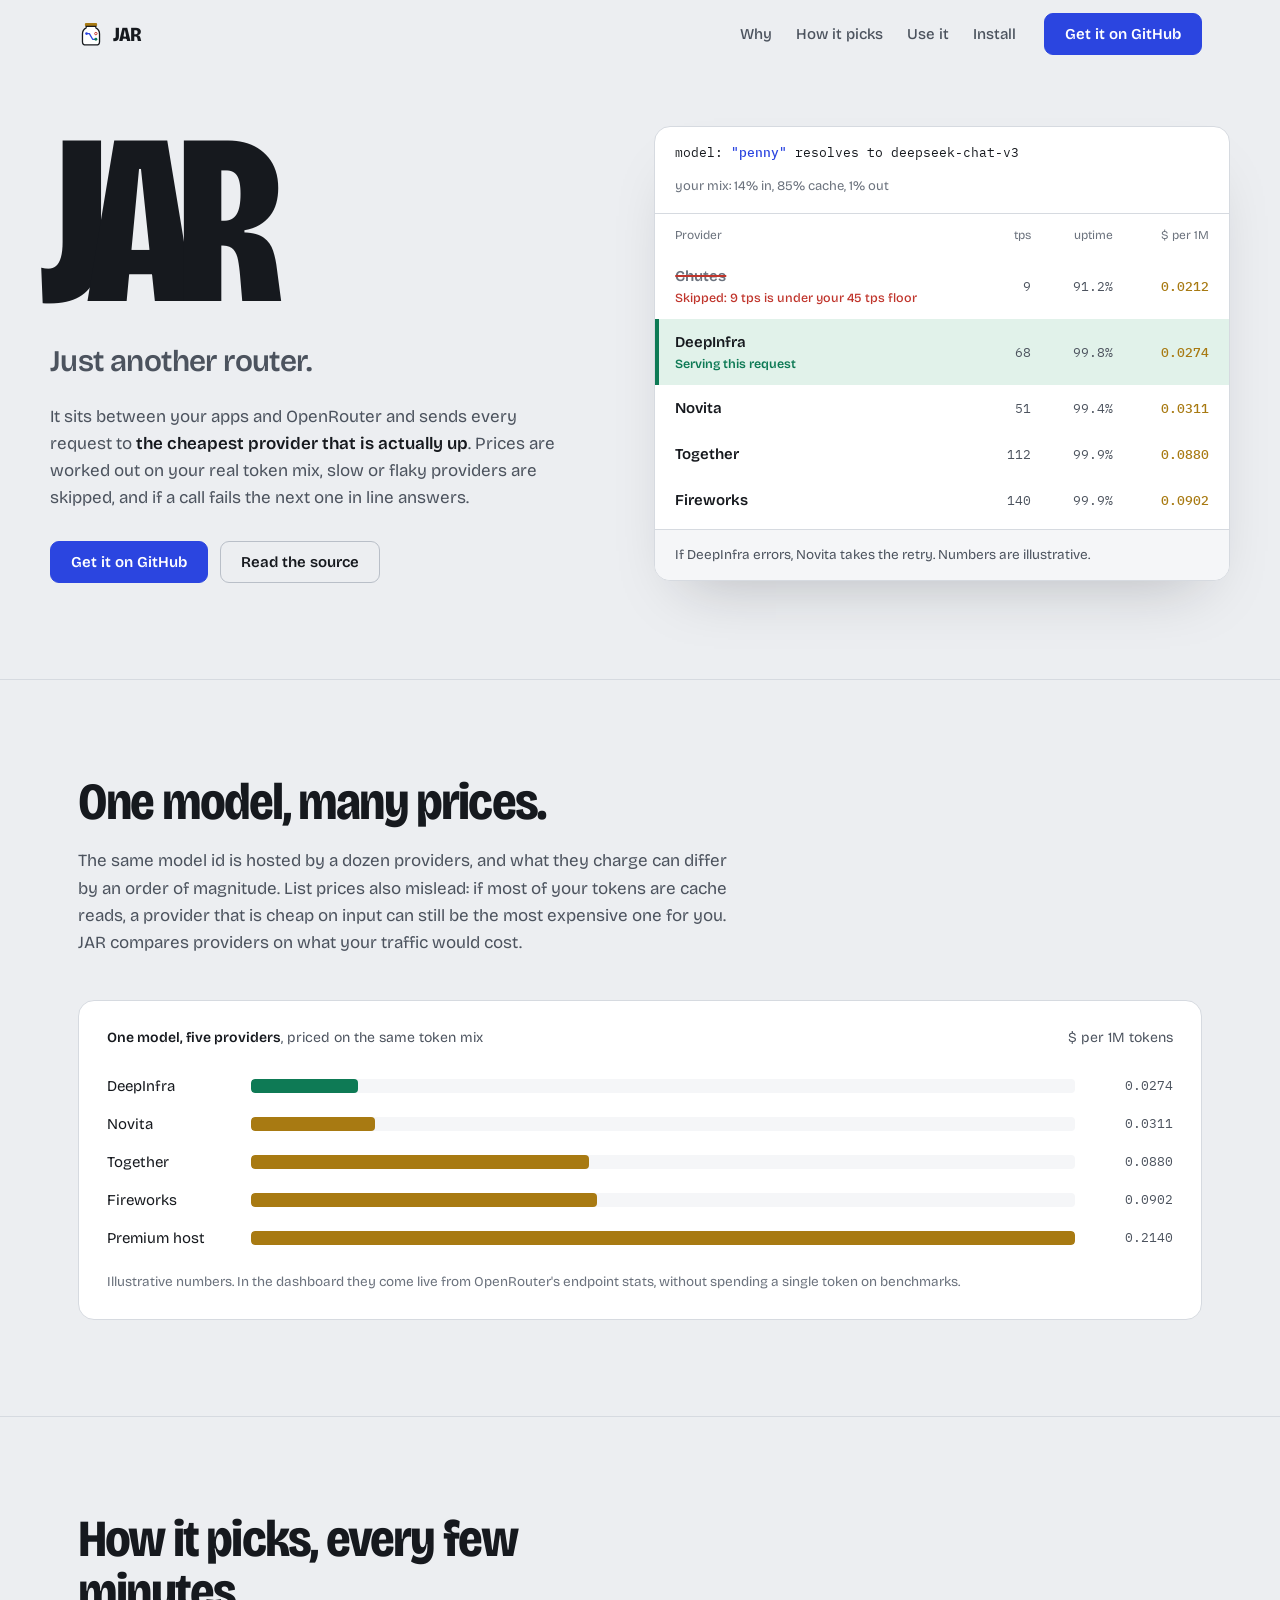
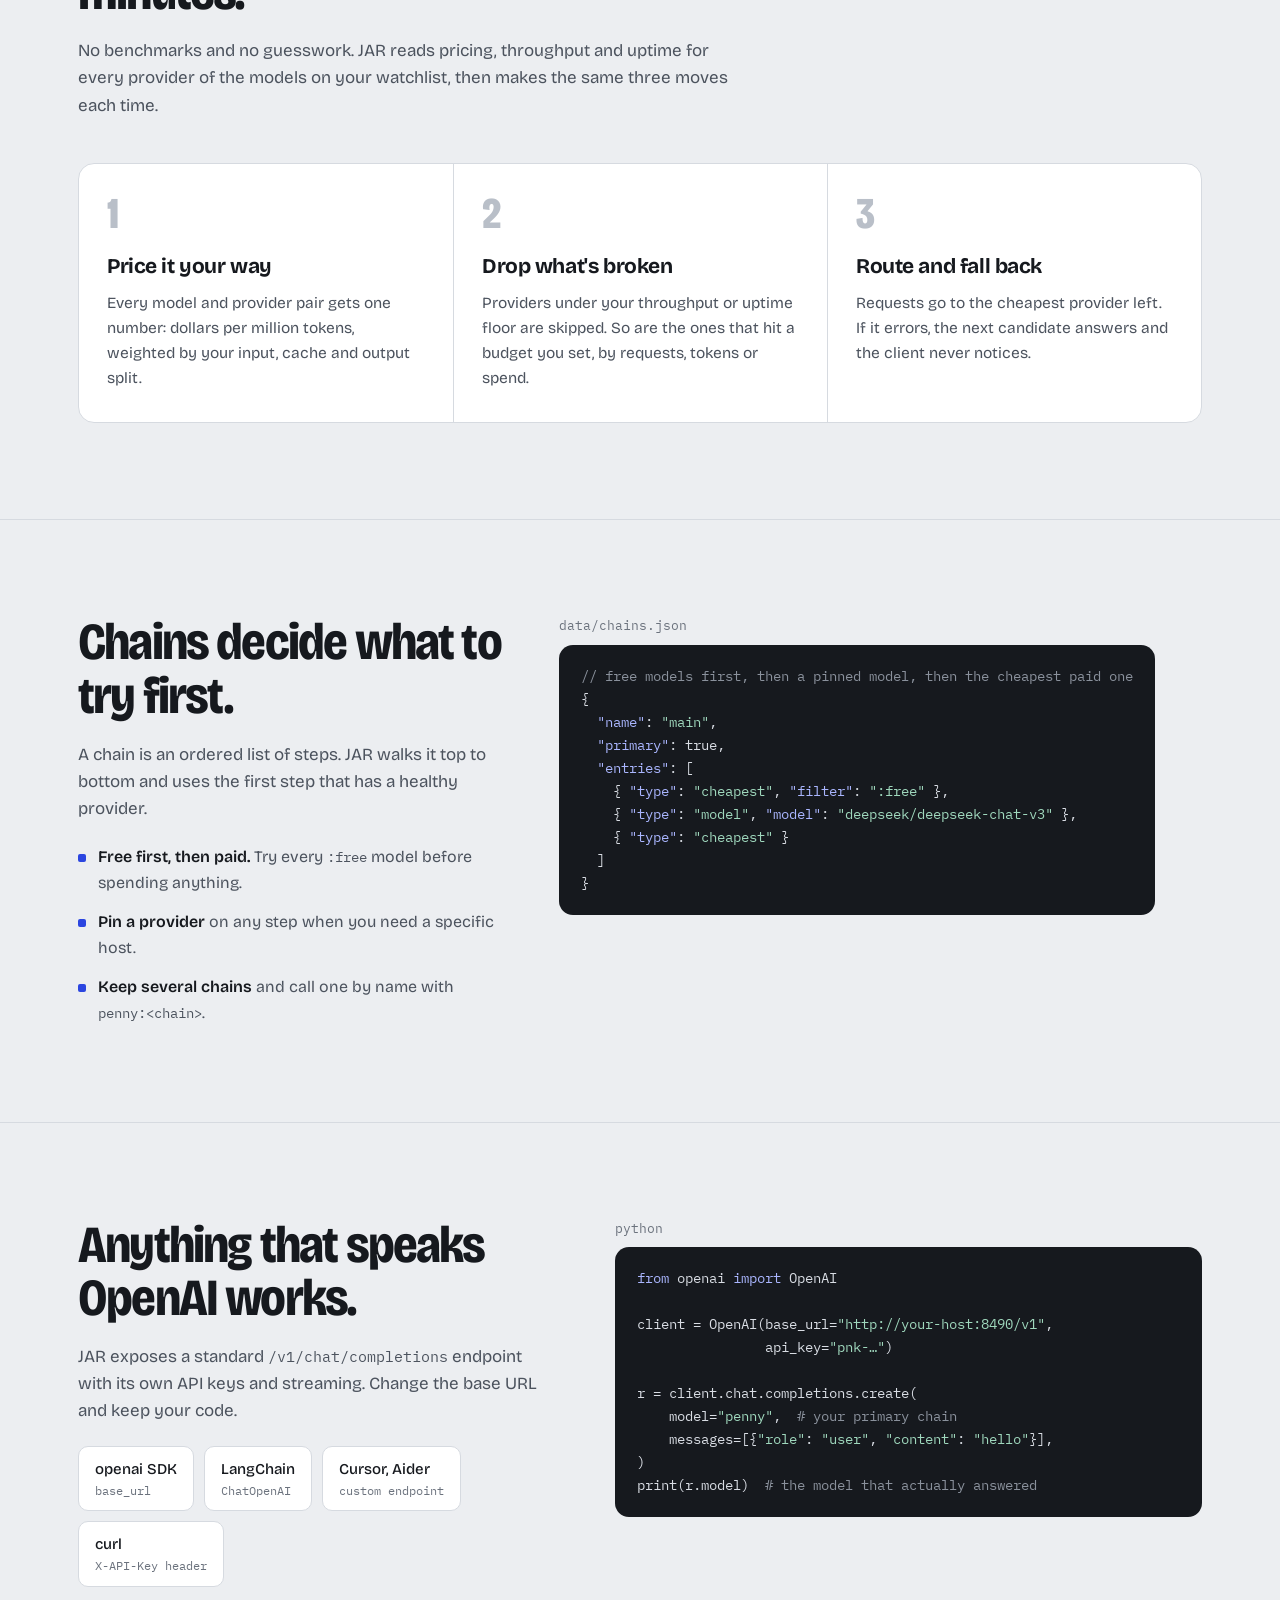
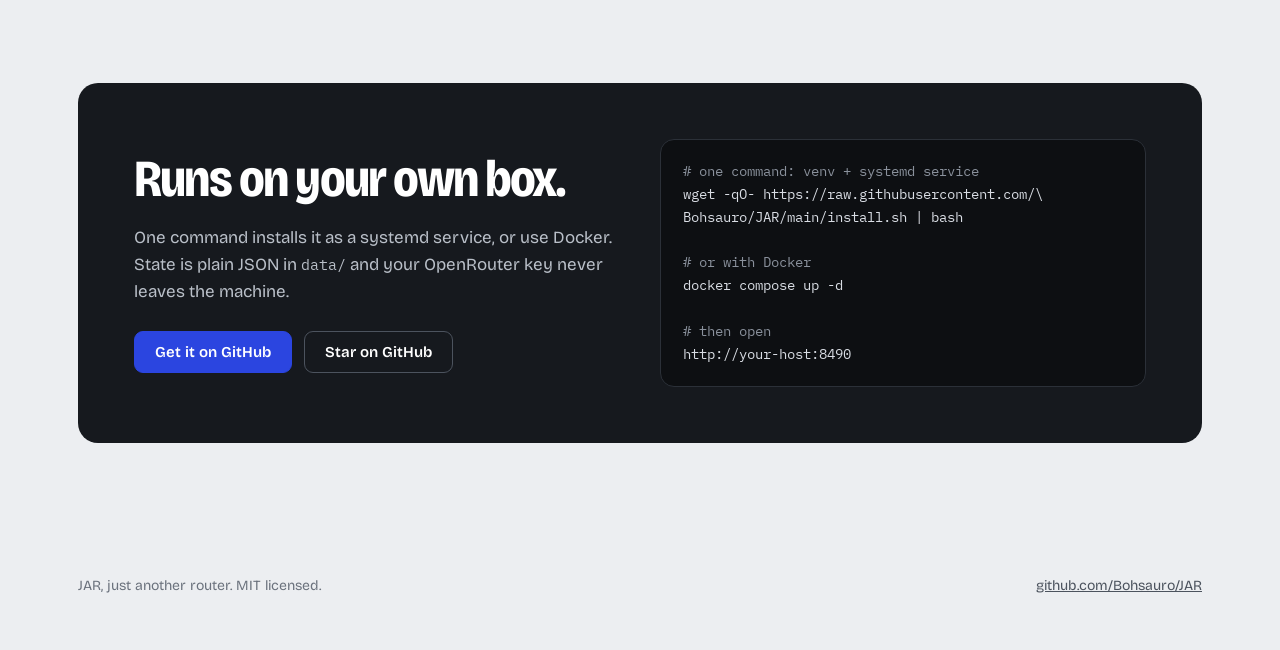
==== commit da729800: "chore: point links to renamed repo Bohsauro/JAR Repo moved from Bohsauro/pennyroute; update clone/in" ====
--- a/docs/index.html
+++ b/docs/index.html
@@ -192,7 +192,7 @@
     <a href="#api">Use it</a>
     <a href="#install">Install</a>
   </nav>
-  <a class="btn" href="https://github.com/Bohsauro/pennyroute">Get it on GitHub</a>
+  <a class="btn" href="https://github.com/Bohsauro/JAR">Get it on GitHub</a>
 </header>
 
 <main id="top">
@@ -202,8 +202,8 @@
       <p class="giant-sub">Just another router.</p>
       <p class="lede">It sits between your apps and OpenRouter and sends every request to <strong>the cheapest provider that is actually up</strong>. Prices are worked out on your real token mix, slow or flaky providers are skipped, and if a call fails the next one in line answers.</p>
       <div class="ctas">
-        <a class="btn" href="https://github.com/Bohsauro/pennyroute">Get it on GitHub</a>
-        <a class="btn quiet" href="https://github.com/Bohsauro/pennyroute" target="_blank" rel="noopener">Read the source</a>
+        <a class="btn" href="https://github.com/Bohsauro/JAR">Get it on GitHub</a>
+        <a class="btn quiet" href="https://github.com/Bohsauro/JAR" target="_blank" rel="noopener">Read the source</a>
       </div>
     </div>
 
@@ -314,13 +314,13 @@
           <h2>Runs on your own box.</h2>
           <p>One command installs it as a systemd service, or use Docker. State is plain JSON in <code>data/</code> and your OpenRouter key never leaves the machine.</p>
           <div class="ctas">
-            <a class="btn" href="https://github.com/Bohsauro/pennyroute">Get it on GitHub</a>
-            <a class="btn quiet" href="https://github.com/Bohsauro/pennyroute" target="_blank" rel="noopener">Star on GitHub</a>
+            <a class="btn" href="https://github.com/Bohsauro/JAR">Get it on GitHub</a>
+            <a class="btn quiet" href="https://github.com/Bohsauro/JAR" target="_blank" rel="noopener">Star on GitHub</a>
           </div>
         </div>
 <pre><span class="c"># one command: venv + systemd service</span>
 wget -qO- https://raw.githubusercontent.com/\
-Bohsauro/pennyroute/main/install.sh | bash
+Bohsauro/JAR/main/install.sh | bash
 
 <span class="c"># or with Docker</span>
 docker compose up -d
@@ -335,7 +335,7 @@
 <footer>
   <div class="wrap">
     <span>JAR, just another router. MIT licensed.</span>
-    <a href="https://github.com/Bohsauro/pennyroute" target="_blank" rel="noopener">github.com/Bohsauro/pennyroute</a>
+    <a href="https://github.com/Bohsauro/JAR" target="_blank" rel="noopener">github.com/Bohsauro/JAR</a>
   </div>
 </footer>
 </body>
